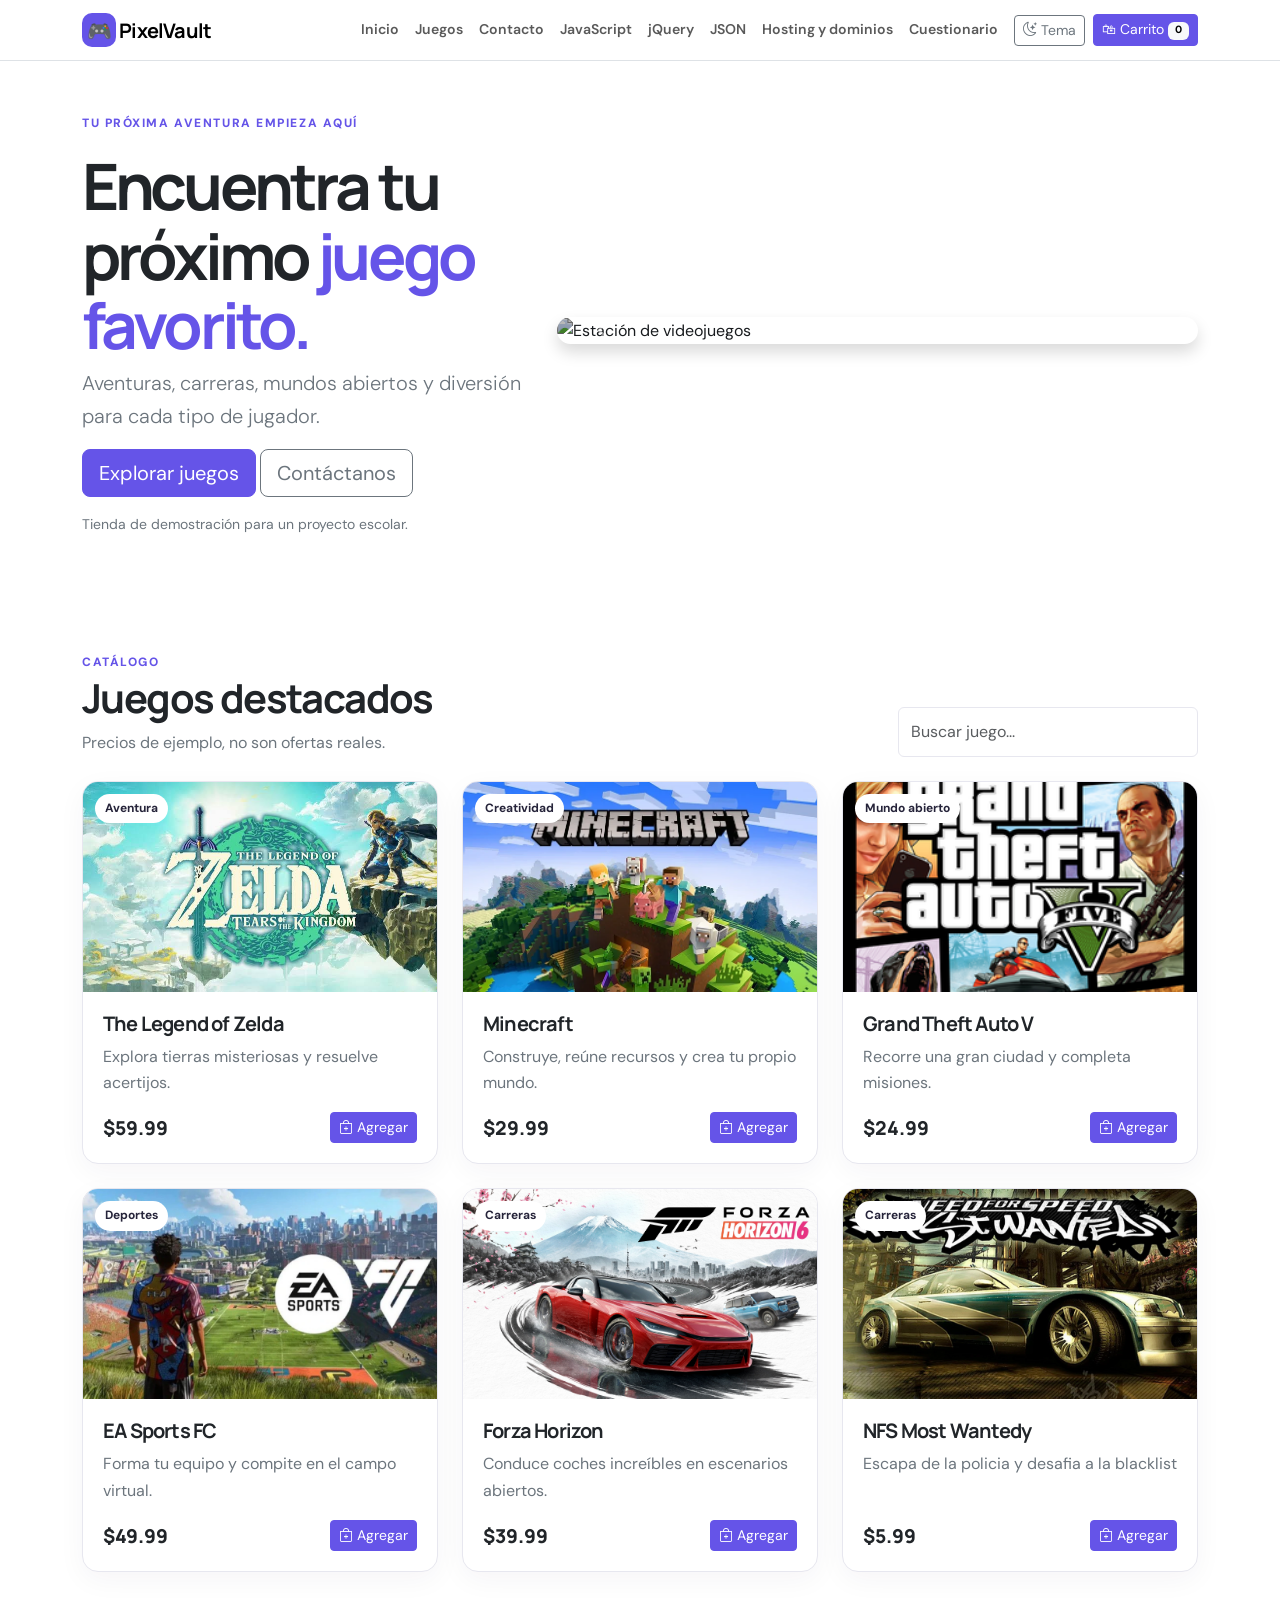
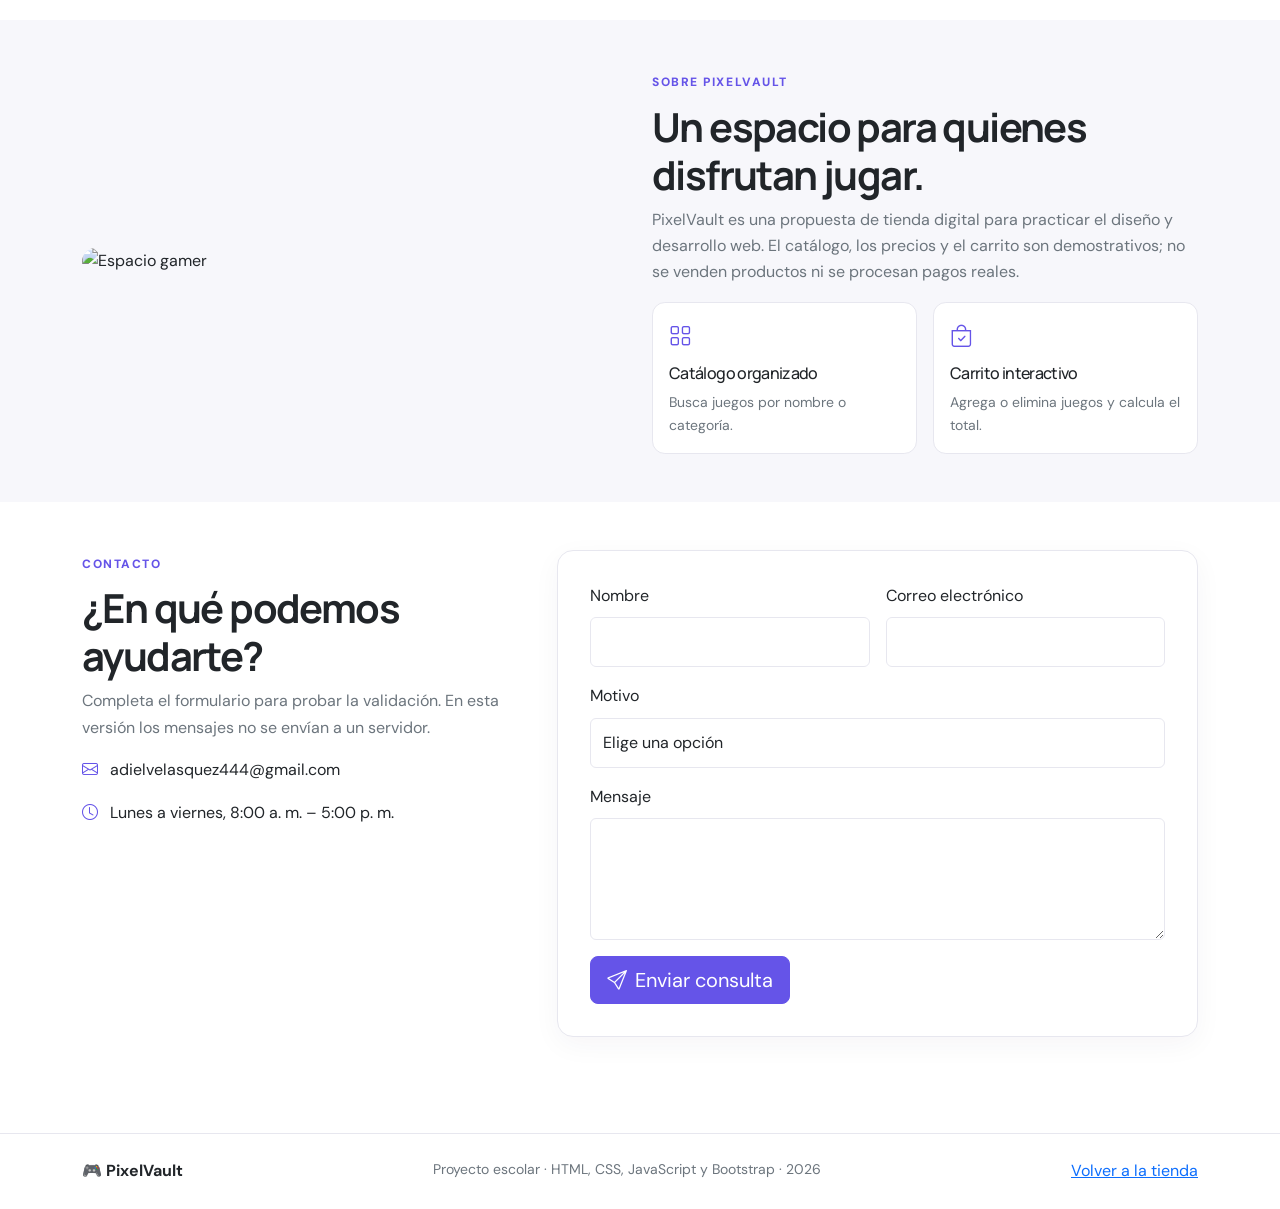
==== PixelVault/index.html @ afc51569 "Hola" ====
<!doctype html>
<html lang="es" data-bs-theme="light">

<head>
    <meta charset="utf-8">
    <meta name="viewport" content="width=device-width, initial-scale=1">
    <title>Tienda de videojuegos | PixelVault</title>
    <link href="https://cdn.jsdelivr.net/npm/bootstrap@5.3.3/dist/css/bootstrap.min.css" rel="stylesheet">
    <link href="https://cdn.jsdelivr.net/npm/bootstrap-icons@1.11.3/font/bootstrap-icons.min.css" rel="stylesheet">
    <link href="css/estilos.css" rel="stylesheet">
    <script>try {document.documentElement.setAttribute('data-bs-theme', localStorage.getItem('pv-theme') || 'light')} catch (e) { }</script>
</head>

<body>
    <nav class="navbar navbar-expand-xl sticky-top site-nav border-bottom">
        <div class="container"><a class="navbar-brand fw-bold" href="index.html"><span class="brand-mark">🎮</span>
                PixelVault</a><button class="navbar-toggler" type="button" data-bs-toggle="collapse"
                data-bs-target="#menu" aria-label="Abrir menú"><span class="navbar-toggler-icon"></span></button>
            <div class="collapse navbar-collapse" id="menu">
                <ul class="navbar-nav ms-auto align-items-xl-center">
                    <li class="nav-item"><a class="nav-link" href="index.html">Inicio</a></li>
                    <li class="nav-item"><a class="nav-link" href="index.html#juegos">Juegos</a></li>
                    <li class="nav-item"><a class="nav-link" href="index.html#contacto">Contacto</a></li>
                    <li class="nav-item"><a class="nav-link" href="javascript.html">JavaScript</a></li>
                    <li class="nav-item"><a class="nav-link" href="jquery.html">jQuery</a></li>
                    <li class="nav-item"><a class="nav-link" href="json.html">JSON</a></li>
                    <li class="nav-item"><a class="nav-link" href="hosting.html">Hosting y dominios</a></li>
                    <li class="nav-item"><a class="nav-link" href="cuestionario.html">Cuestionario</a></li>
                    <li class="nav-item ms-xl-2"><button class="btn btn-sm btn-outline-secondary theme-toggle"
                            type="button"><i class="bi bi-moon-stars"></i> Tema</button></li>
                    <li class="nav-item ms-xl-2"><button class="btn btn-sm btn-primary" data-bs-toggle="offcanvas"
                            data-bs-target="#cart">🛍 Carrito <span id="cartCount"
                                class="badge text-bg-light">0</span></button></li>
                </ul>
            </div>
        </div>
    </nav>
    <main>
        <section class="hero">
            <div class="container py-5">
                <div class="row align-items-center g-4">
                    <div class="col-lg-5"><span class="eyebrow">TU PRÓXIMA AVENTURA EMPIEZA AQUÍ</span>
                        <h1 class="display-3 fw-bold mt-3">Encuentra tu próximo <span class="accent">juego
                                favorito.</span></h1>
                        <p class="lead text-secondary">Aventuras, carreras, mundos abiertos y diversión para cada tipo
                            de jugador.</p><a class="btn btn-primary btn-lg" href="#juegos">Explorar juegos</a> <a
                            class="btn btn-outline-secondary btn-lg" href="#contacto">Contáctanos</a>
                        <p class="small text-secondary mt-3">Tienda de demostración para un proyecto escolar.</p>
                    </div>
                    <div class="col-lg-7">
                        <div id="slider" class="carousel slide carousel-fade rounded-4 overflow-hidden shadow"
                            data-bs-ride="carousel" data-bs-interval="4000">
                            <div class="carousel-indicators"><button data-bs-target="#slider" data-bs-slide-to="0"
                                    class="active" aria-label="Diapositiva 1"></button><button data-bs-target="#slider"
                                    data-bs-slide-to="1" aria-label="Diapositiva 2"></button><button
                                    data-bs-target="#slider" data-bs-slide-to="2" aria-label="Diapositiva 3"></button>
                            </div>
                            <div class="carousel-inner">
                                <div class="carousel-item active"><img
                                        src="https://images.unsplash.com/photo-1542751371-adc38448a05e?auto=format&fit=crop&w=1300&q=85"
                                        alt="Estación de videojuegos">
                                    <div class="carousel-caption text-start">
                                        <h2>Historias que te atrapan</h2>
                                        <p>Descubre nuevos mundos.</p>
                                    </div>
                                </div>
                                <div class="carousel-item"><img
                                        src="https://images.unsplash.com/photo-1593305841991-05c297ba4575?auto=format&fit=crop&w=1300&q=85"
                                        alt="Consola de videojuegos">
                                    <div class="carousel-caption text-start">
                                        <h2>Juega a tu manera</h2>
                                        <p>Acción, estrategia y aventuras.</p>
                                    </div>
                                </div>
                                <div class="carousel-item"><img
                                        src="https://images.unsplash.com/photo-1612287230202-1ff1d85d1bdf?auto=format&fit=crop&w=1300&q=85"
                                        alt="Equipo gamer">
                                    <div class="carousel-caption text-start">
                                        <h2>Comparte la diversión</h2>
                                        <p>Tu siguiente partida te espera.</p>
                                    </div>
                                </div>
                            </div><button class="carousel-control-prev" data-bs-target="#slider" data-bs-slide="prev"
                                aria-label="Anterior"><span class="carousel-control-prev-icon"></span></button><button
                                class="carousel-control-next" data-bs-target="#slider" data-bs-slide="next"
                                aria-label="Siguiente"><span class="carousel-control-next-icon"></span></button>
                        </div>
                    </div>
                </div>
            </div>
        </section>
        <section id="juegos" class="container py-5">
            <div class="d-flex flex-wrap justify-content-between align-items-end gap-3 mb-4">
                <div><span class="eyebrow">CATÁLOGO</span>
                    <h2 class="display-6 fw-bold">Juegos destacados</h2>
                    <p class="text-secondary mb-0">Precios de ejemplo, no son ofertas reales.</p>
                </div><input id="searchGame" class="form-control searchbox" type="search" placeholder="Buscar juego...">
            </div>
            <div class="row g-4" id="games">
                <div class="col-sm-6 col-lg-4 game-item" data-search="the legend of zelda aventura">
                    <article class="card game-card h-100">
                        <div class="game-img"><img
                                src="img/Zelda.jpg"
                                alt="Imagen ilustrativa para The Legend of Zelda" loading="lazy"><span>Aventura</span>
                        </div>
                        <div class="card-body d-flex flex-column">
                            <h3 class="h5 fw-bold">The Legend of Zelda</h3>
                            <p class="text-secondary">Explora tierras misteriosas y resuelve acertijos.</p>
                            <div class="mt-auto d-flex justify-content-between align-items-center"><strong
                                    class="price">$59.99</strong><button class="btn btn-primary btn-sm add-cart"
                                    data-id="zelda" data-name="The Legend of Zelda" data-price="59.99"><i
                                        class="bi bi-bag-plus"></i> Agregar</button></div>
                        </div>
                    </article>
                </div>
                <div class="col-sm-6 col-lg-4 game-item" data-search="minecraft creatividad">
                    <article class="card game-card h-100">
                        <div class="game-img"><img
                                src="img/minecraft.png"
                                alt="Imagen ilustrativa para Minecraft" loading="lazy"><span>Creatividad</span></div>
                        <div class="card-body d-flex flex-column">
                            <h3 class="h5 fw-bold">Minecraft</h3>
                            <p class="text-secondary">Construye, reúne recursos y crea tu propio mundo.</p>
                            <div class="mt-auto d-flex justify-content-between align-items-center"><strong
                                    class="price">$29.99</strong><button class="btn btn-primary btn-sm add-cart"
                                    data-id="minecraft" data-name="Minecraft" data-price="29.99"><i
                                        class="bi bi-bag-plus"></i> Agregar</button></div>
                        </div>
                    </article>
                </div>
                <div class="col-sm-6 col-lg-4 game-item" data-search="grand theft auto v mundo abierto">
                    <article class="card game-card h-100">
                        <div class="game-img"><img
                                src="img/Grand_Theft_Auto_V.png"
                                alt="Imagen ilustrativa para Grand Theft Auto V" loading="lazy"><span>Mundo
                                abierto</span></div>
                        <div class="card-body d-flex flex-column">
                            <h3 class="h5 fw-bold">Grand Theft Auto V</h3>
                            <p class="text-secondary">Recorre una gran ciudad y completa misiones.</p>
                            <div class="mt-auto d-flex justify-content-between align-items-center"><strong
                                    class="price">$24.99</strong><button class="btn btn-primary btn-sm add-cart"
                                    data-id="gta" data-name="Grand Theft Auto V" data-price="24.99"><i
                                        class="bi bi-bag-plus"></i> Agregar</button></div>
                        </div>
                    </article>
                </div>
                <div class="col-sm-6 col-lg-4 game-item" data-search="ea sports fc deportes">
                    <article class="card game-card h-100">
                        <div class="game-img"><img
                                src="img/FC EA.webp"
                                alt="Imagen ilustrativa para EA Sports FC" loading="lazy"><span>Deportes</span></div>
                        <div class="card-body d-flex flex-column">
                            <h3 class="h5 fw-bold">EA Sports FC</h3>
                            <p class="text-secondary">Forma tu equipo y compite en el campo virtual.</p>
                            <div class="mt-auto d-flex justify-content-between align-items-center"><strong
                                    class="price">$49.99</strong><button class="btn btn-primary btn-sm add-cart"
                                    data-id="fc" data-name="EA Sports FC" data-price="49.99"><i
                                        class="bi bi-bag-plus"></i> Agregar</button></div>
                        </div>
                    </article>
                </div>
                <div class="col-sm-6 col-lg-4 game-item" data-search="forza horizon carreras">
                    <article class="card game-card h-100">
                        <div class="game-img"><img
                                src="img/Forza_Horizon_.jpg"
                                alt="Imagen ilustrativa para Forza Horizon" loading="lazy"><span>Carreras</span></div>
                        <div class="card-body d-flex flex-column">
                            <h3 class="h5 fw-bold">Forza Horizon</h3>
                            <p class="text-secondary">Conduce coches increíbles en escenarios abiertos.</p>
                            <div class="mt-auto d-flex justify-content-between align-items-center"><strong
                                    class="price">$39.99</strong><button class="btn btn-primary btn-sm add-cart"
                                    data-id="forza" data-name="Forza Horizon" data-price="39.99"><i
                                        class="bi bi-bag-plus"></i> Agregar</button></div>
                        </div>
                    </article>
                </div>
                <div class="col-sm-6 col-lg-4 game-item" data-search="hogwarts legacy fantasía">
                    <article class="card game-card h-100">
                        <div class="game-img"><img
                                src="img/NFS Most Wanted.webp"
                                alt="Imagen ilustrativa para Hogwarts Legacy" loading="lazy"><span>Carreras</span></div>
                        <div class="card-body d-flex flex-column">
                            <h3 class="h5 fw-bold">NFS Most Wantedy</h3>
                            <p class="text-secondary">Escapa de la policia y desafia a la blacklist</p>
                            <div class="mt-auto d-flex justify-content-between align-items-center"><strong
                                    class="price">$5.99</strong><button class="btn btn-primary btn-sm add-cart"
                                    data-id="fantasy" data-name="Hogwarts Legacy" data-price="44.99"><i
                                        class="bi bi-bag-plus"></i> Agregar</button></div>
                        </div>
                    </article>
                </div>
            </div>
            <p id="noGames" class="text-center text-secondary d-none py-4">No encontramos juegos con ese nombre.</p>
        </section>
        <section id="nosotros" class="about py-5">
            <div class="container">
                <div class="row align-items-center g-4">
                    <div class="col-lg-6"><img class="about-img"
                            src="https://images.unsplash.com/photo-1593305841991-05c297ba4575?auto=format&fit=crop&w=1100&q=80"
                            alt="Espacio gamer"></div>
                    <div class="col-lg-6"><span class="eyebrow">SOBRE PIXELVAULT</span>
                        <h2 class="display-6 fw-bold mt-2">Un espacio para quienes disfrutan jugar.</h2>
                        <p class="text-secondary">PixelVault es una propuesta de tienda digital para practicar el diseño
                            y desarrollo web. El catálogo, los precios y el carrito son demostrativos; no se venden
                            productos ni se procesan pagos reales.</p>
                        <div class="row g-3">
                            <div class="col-sm-6">
                                <div class="feature"><i class="bi bi-grid"></i>
                                    <h3 class="h6 mt-2">Catálogo organizado</h3>
                                    <p class="small text-secondary mb-0">Busca juegos por nombre o categoría.</p>
                                </div>
                            </div>
                            <div class="col-sm-6">
                                <div class="feature"><i class="bi bi-bag-check"></i>
                                    <h3 class="h6 mt-2">Carrito interactivo</h3>
                                    <p class="small text-secondary mb-0">Agrega o elimina juegos y calcula el total.</p>
                                </div>
                            </div>
                        </div>
                    </div>
                </div>
            </div>
        </section>
        <section id="contacto" class="container py-5">
            <div class="row g-4">
                <div class="col-lg-5"><span class="eyebrow">CONTACTO</span>
                    <h2 class="display-6 fw-bold mt-2">¿En qué podemos ayudarte?</h2>
                    <p class="text-secondary">Completa el formulario para probar la validación. En esta versión los
                        mensajes no se envían a un servidor.</p>
                    <p><i class="bi bi-envelope accent me-2"></i> adielvelasquez444@gmail.com</p>
                    <p><i class="bi bi-clock accent me-2"></i> Lunes a viernes, 8:00 a. m. – 5:00 p. m.</p>
                </div>
                <div class="col-lg-7">
                    <form id="contactForm" class="contact-box needs-validation" novalidate>
                        <div class="row g-3">
                            <div class="col-md-6"><label class="form-label" for="contactName">Nombre</label><input
                                    class="form-control" id="contactName" required minlength="2">
                                <div class="invalid-feedback">Escribe tu nombre.</div>
                            </div>
                            <div class="col-md-6"><label class="form-label" for="contactEmail">Correo
                                    electrónico</label><input class="form-control" id="contactEmail" type="email"
                                    required>
                                <div class="invalid-feedback">Escribe un correo válido.</div>
                            </div>
                            <div class="col-12"><label class="form-label" for="contactReason">Motivo</label><select
                                    class="form-select" id="contactReason" required>
                                    <option value="" selected disabled>Elige una opción</option>
                                    <option>Información de un juego</option>
                                    <option>Consulta sobre un pedido</option>
                                    <option>Sugerencia</option>
                                    <option>Otro</option>
                                </select>
                                <div class="invalid-feedback">Selecciona un motivo.</div>
                            </div>
                            <div class="col-12"><label class="form-label" for="contactMessage">Mensaje</label><textarea
                                    class="form-control" id="contactMessage" rows="4" required
                                    minlength="10"></textarea>
                                <div class="invalid-feedback">Escribe al menos 10 caracteres.</div>
                            </div>
                            <div class="col-12"><button class="btn btn-primary btn-lg" type="submit"><i
                                        class="bi bi-send me-2"></i>Enviar consulta</button></div>
                        </div>
                        <div id="contactStatus" class="alert d-none mt-3" role="status"></div>
                    </form>
                </div>
            </div>
        </section>
    </main>
    <div class="offcanvas offcanvas-end" tabindex="-1" id="cart" aria-labelledby="cartTitle">
        <div class="offcanvas-header border-bottom">
            <div>
                <h2 class="offcanvas-title h5" id="cartTitle">Tu carrito</h2>
                <p class="small text-secondary mb-0">Pedido de demostración</p>
            </div><button class="btn-close" data-bs-dismiss="offcanvas" aria-label="Cerrar"></button>
        </div>
        <div class="offcanvas-body d-flex flex-column">
            <div id="cartItems" class="flex-grow-1">
                <p class="text-secondary">Todavía no has agregado juegos.</p>
            </div>
            <div class="border-top pt-3">
                <div class="d-flex justify-content-between mb-3"><strong>Total</strong><strong
                        id="cartTotal">$0.00</strong></div><button id="checkout" class="btn btn-primary w-100">Simular
                    pedido</button>
                <p class="small text-secondary mt-2">No se realizan cobros reales.</p>
            </div>
        </div>
    </div>
    <div class="toast-container position-fixed bottom-0 end-0 p-3">
        <div id="pvToast" class="toast" role="status">
            <div class="toast-header"><strong class="me-auto">PixelVault</strong><button class="btn-close"
                    data-bs-dismiss="toast" aria-label="Cerrar"></button></div>
            <div id="toastText" class="toast-body">Juego agregado.</div>
        </div>
    </div>
    <footer class="site-footer py-4 mt-5">
        <div class="container d-flex flex-wrap justify-content-between gap-2"><strong>🎮 PixelVault</strong><span
                class="text-secondary small">Proyecto escolar · HTML, CSS, JavaScript y Bootstrap · 2026</span><a
                href="index.html">Volver a la tienda</a></div>
    </footer>
    <script src="https://cdn.jsdelivr.net/npm/bootstrap@5.3.3/dist/js/bootstrap.bundle.min.js"></script>
    <script src="js/script.js"></script>
</body>

</html>
---- PixelVault/css/estilos.css ----
@import url('https://fonts.googleapis.com/css2?family=DM+Sans:wght@400;500;600;700&family=Manrope:wght@500;600;700;800&display=swap');

:root {
    --accent: #6554e8;
    --line: #e7e7ef;
    --soft: #f7f7fb;
    --card: #fff
}

* {
    box-sizing: border-box
}

html {
    scroll-behavior: smooth;
    scroll-padding-top: 90px
}

body {
    font-family: 'DM Sans', sans-serif;
    background: var(--bs-body-bg);
    color: var(--bs-body-color);
    line-height: 1.65
}

h1,
h2,
h3,
.navbar-brand {
    font-family: Manrope, sans-serif;
    letter-spacing: -.04em
}

.site-nav {
    background: var(--bs-body-bg);
    backdrop-filter: blur(15px)
}

.brand-mark {
    display: inline-grid;
    place-items: center;
    background: var(--accent);
    color: white;
    border-radius: 10px;
    width: 34px;
    height: 34px
}

.navbar .nav-link {
    font-weight: 600;
    font-size: .88rem
}

.navbar .nav-link:hover {
    color: var(--accent)
}

.btn-primary {
    --bs-btn-bg: var(--accent);
    --bs-btn-border-color: var(--accent);
    --bs-btn-hover-bg: #4e3cc9;
    --bs-btn-hover-border-color: #4e3cc9
}

.accent,
.eyebrow {
    color: var(--accent)
}

.eyebrow {
    font-size: .75rem;
    font-weight: 800;
    letter-spacing: .13em
}

.hero {
    overflow: hidden
}

.hero h1 {
    line-height: 1.08;
    letter-spacing: -.06em
}

.hero .carousel-item img {
    height: 470px;
    object-fit: cover;
    filter: brightness(.72)
}

.carousel-caption {
    left: 10%;
    right: 10%;
    text-align: left;
    bottom: 15%
}

.carousel-caption h2 {
    font-weight: 800;
    font-size: clamp(1.7rem, 3vw, 2.6rem)
}

.searchbox {
    width: min(100%, 300px)
}

.game-card,
.content-card,
.contact-box {
    border: 1px solid var(--line);
    background: var(--card);
    border-radius: 1rem;
    box-shadow: 0 8px 28px rgba(35, 30, 80, .045);
    overflow: hidden
}

.game-card {
    transition: transform .2s, box-shadow .2s
}

.game-card:hover {
    transform: translateY(-4px);
    box-shadow: 0 15px 35px rgba(35, 30, 80, .1)
}

.game-img {
    position: relative
}

.game-img img {
    width: 100%;
    height: 210px;
    object-fit: cover
}

.game-img span {
    position: absolute;
    top: 12px;
    left: 12px;
    background: #fff;
    color: #26243a;
    border-radius: 50px;
    padding: 5px 10px;
    font-size: .75rem;
    font-weight: 700
}

.game-card .card-body {
    padding: 1.25rem
}

.price {
    font: 800 1.2rem Manrope, sans-serif
}

.about {
    background: var(--soft)
}

.about-img {
    width: 100%;
    height: 380px;
    object-fit: cover;
    border-radius: 1rem
}

.feature {
    height: 100%;
    border: 1px solid var(--line);
    border-radius: .8rem;
    padding: 1rem;
    background: var(--card)
}

.feature i,
.topic-icon {
    color: var(--accent);
    font-size: 1.4rem
}

.contact-box,
.content-card {
    padding: clamp(1.2rem, 3vw, 2rem)
}

.form-control,
.form-select {
    padding: .75rem;
    border-color: var(--line);
    background: var(--bs-body-bg);
    color: var(--bs-body-color)
}

.form-control:focus,
.form-select:focus {
    border-color: var(--accent);
    box-shadow: 0 0 0 .2rem #6554e822
}

.site-footer {
    border-top: 1px solid var(--line)
}

.page-content {
    min-height: 70vh
}

.page-intro {
    max-width: 800px
}

.code {
    white-space: pre-wrap;
    background: #202033;
    color: #f6f4ff;
    border-radius: .75rem;
    padding: 1rem;
    overflow: auto
}

.demo-box {
    padding: 1rem;
    border: 1px dashed var(--accent);
    border-radius: .7rem;
    background: var(--bs-body-bg)
}

.topic-icon {
    display: grid;
    place-items: center;
    width: 55px;
    height: 55px;
    border-radius: 14px;
    background: #6554e818
}

.quiz-q {
    padding: 1.2rem 0;
    border-bottom: 1px solid var(--line)
}

.quiz-option {
    display: block;
    padding: .65rem .8rem;
    margin: .4rem 0;
    border: 1px solid var(--line);
    border-radius: .65rem;
    cursor: pointer
}

.quiz-option:hover {
    background: var(--soft)
}

.quiz-option input {
    accent-color: var(--accent);
    margin-right: .4rem
}

.cart-line {
    display: flex;
    justify-content: space-between;
    gap: 1rem;
    padding: .8rem 0;
    border-bottom: 1px solid var(--line)
}

[data-bs-theme=dark] {
    --line: #39394b;
    --soft: #20202e;
    --card: #191925;
    color-scheme: dark
}

[data-bs-theme=dark] .about {
    background: #20202e
}

[data-bs-theme=dark] .site-nav {
    background: #191925ed
}

[data-bs-theme=dark] .game-img span {
    background: #20202e;
    color: white
}

[data-bs-theme=dark] .form-control,
[data-bs-theme=dark] .form-select {
    background-color: #191925;
    color: #f5f4ff
}

@media(max-width:767px) {
    .hero .carousel-item img {
        height: 330px
    }

    .about-img {
        height: 270px
    }

    .navbar-nav {
        padding: .5rem 0
    }
}
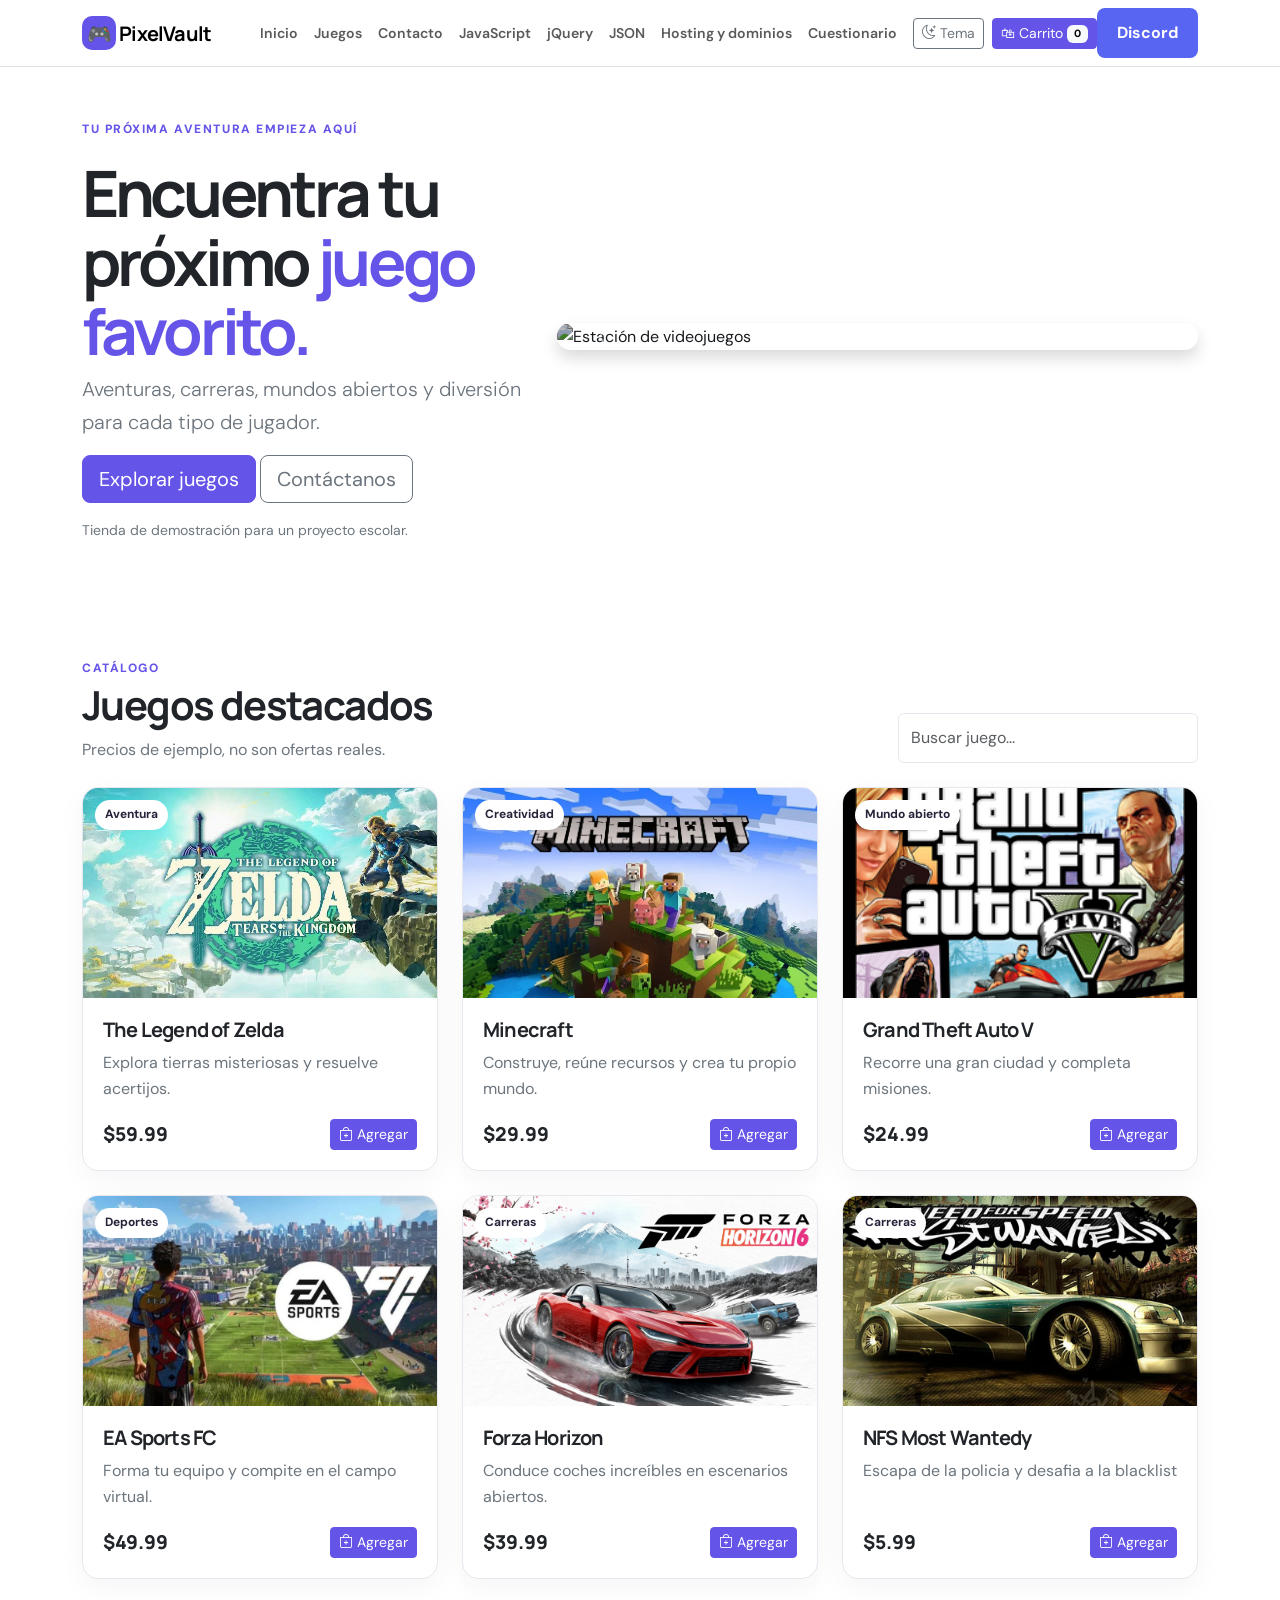
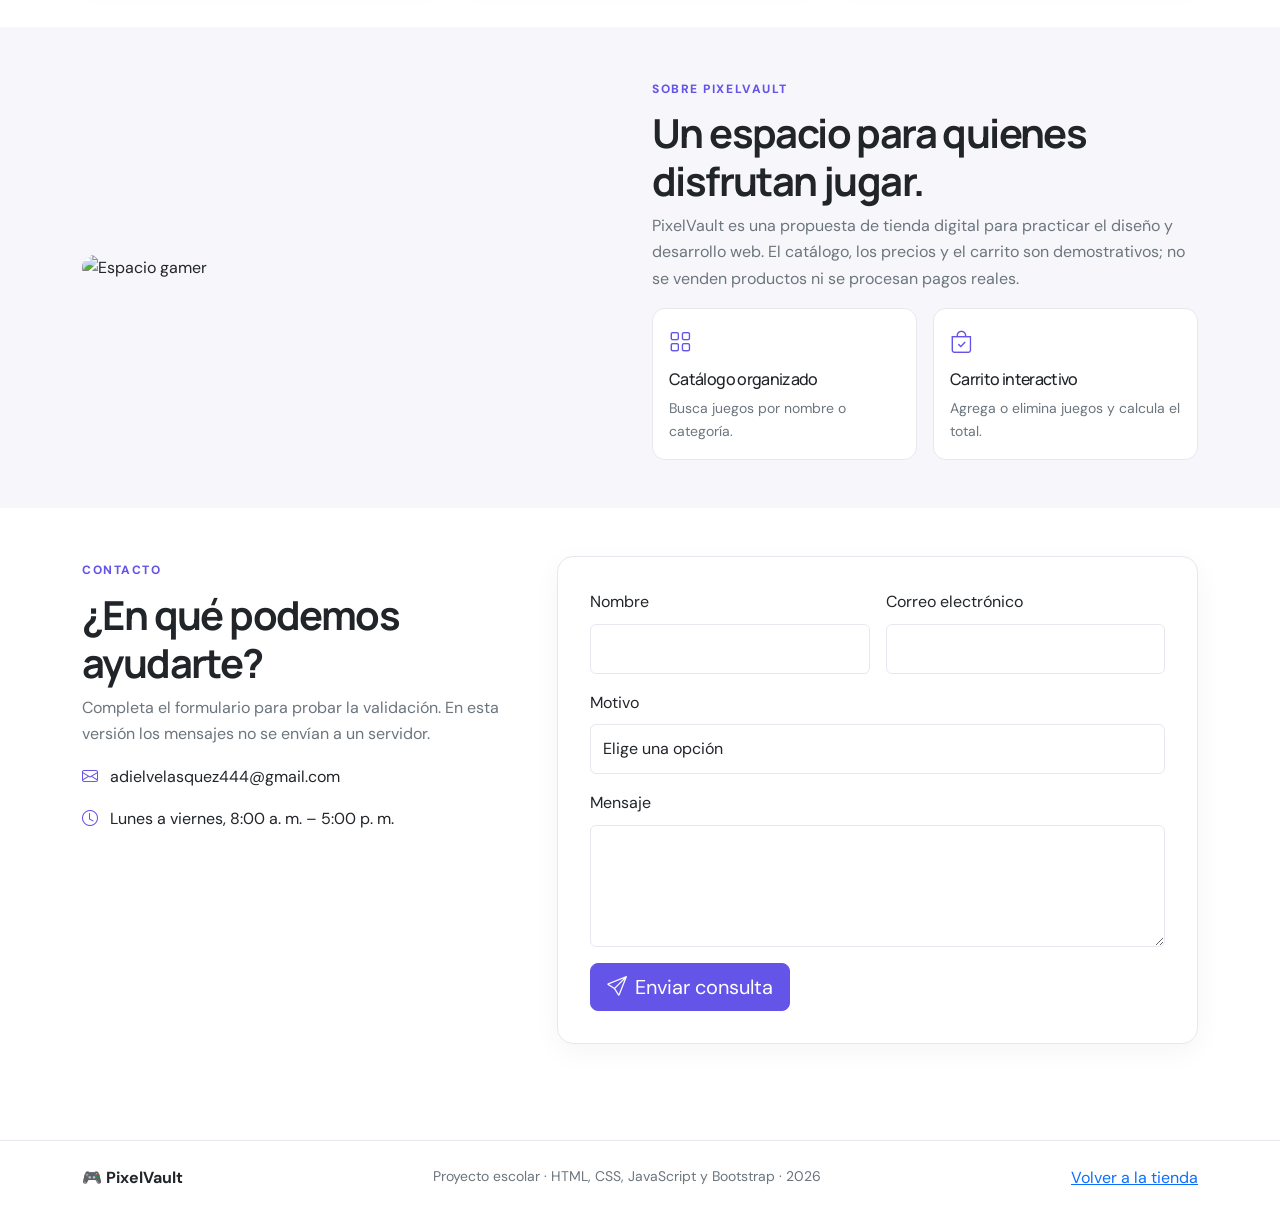
==== commit 593826c9: "Actualizar formulario de contacto" ====
--- a/PixelVault/index.html
+++ b/PixelVault/index.html
@@ -18,19 +18,31 @@
                 data-bs-target="#menu" aria-label="Abrir menú"><span class="navbar-toggler-icon"></span></button>
             <div class="collapse navbar-collapse" id="menu">
                 <ul class="navbar-nav ms-auto align-items-xl-center">
-                    <li class="nav-item"><a class="nav-link" href="index.html">Inicio</a></li>
+       <li class="nav-item"><a class="nav-link" href="index.html">Inicio</a></li>
                     <li class="nav-item"><a class="nav-link" href="index.html#juegos">Juegos</a></li>
                     <li class="nav-item"><a class="nav-link" href="index.html#contacto">Contacto</a></li>
                     <li class="nav-item"><a class="nav-link" href="javascript.html">JavaScript</a></li>
                     <li class="nav-item"><a class="nav-link" href="jquery.html">jQuery</a></li>
                     <li class="nav-item"><a class="nav-link" href="json.html">JSON</a></li>
                     <li class="nav-item"><a class="nav-link" href="hosting.html">Hosting y dominios</a></li>
-                    <li class="nav-item"><a class="nav-link" href="cuestionario.html">Cuestionario</a></li>
+                    <a class="nav-link" href="cuestionario.html">Cuestionario</a></li>
                     <li class="nav-item ms-xl-2"><button class="btn btn-sm btn-outline-secondary theme-toggle"
                             type="button"><i class="bi bi-moon-stars"></i> Tema</button></li>
                     <li class="nav-item ms-xl-2"><button class="btn btn-sm btn-primary" data-bs-toggle="offcanvas"
                             data-bs-target="#cart">🛍 Carrito <span id="cartCount"
                                 class="badge text-bg-light">0</span></button></li>
+                                <div class="discord-container">
+    
+<a
+  href="https://discord.com/api/webhooks/1558543345536737341/Ptf-rsDEt5PE58laqCPbL9cuz2f3_1e49M-ew4k0k2XzIG7ECGaG9RkM7Sfx5ZZGh8JP"
+  class="discord-btn"
+  target="_blank"
+  rel="noopener noreferrer"
+>
+  Discord
+</a>
+</div>
+                              
                 </ul>
             </div>
         </div>
--- a/PixelVault/css/estilos.css
+++ b/PixelVault/css/estilos.css
@@ -303,4 +303,20 @@
     .navbar-nav {
         padding: .5rem 0
     }
+}
+
+.discord-btn {
+    display: inline-block;
+    padding: 12px 20px;
+    background: #5865F2;
+    color: #fff;
+    text-decoration: none;
+    border-radius: 8px;
+    font-weight: bold;
+    transition: 0.2s;
+}
+
+.discord-btn:hover {
+    background: #4752C4;
+    transform: translateY(-2px);
 }
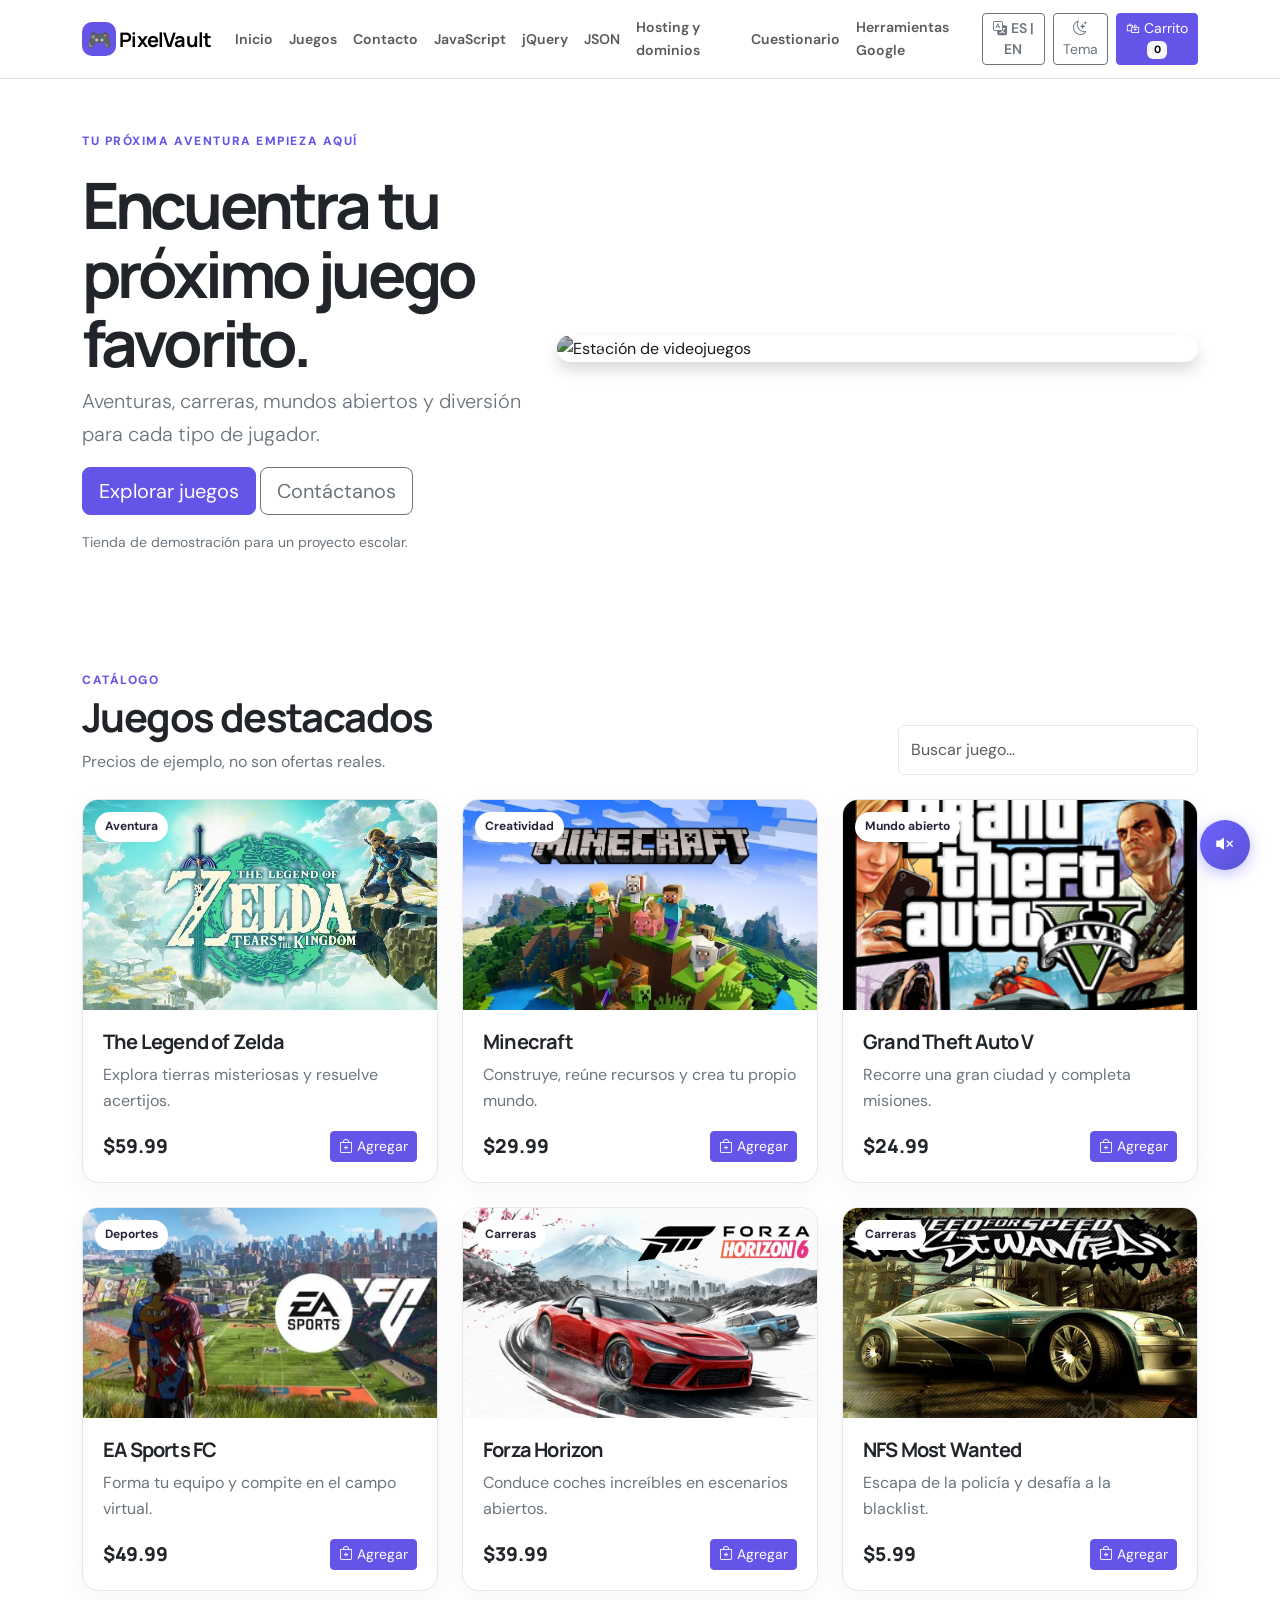
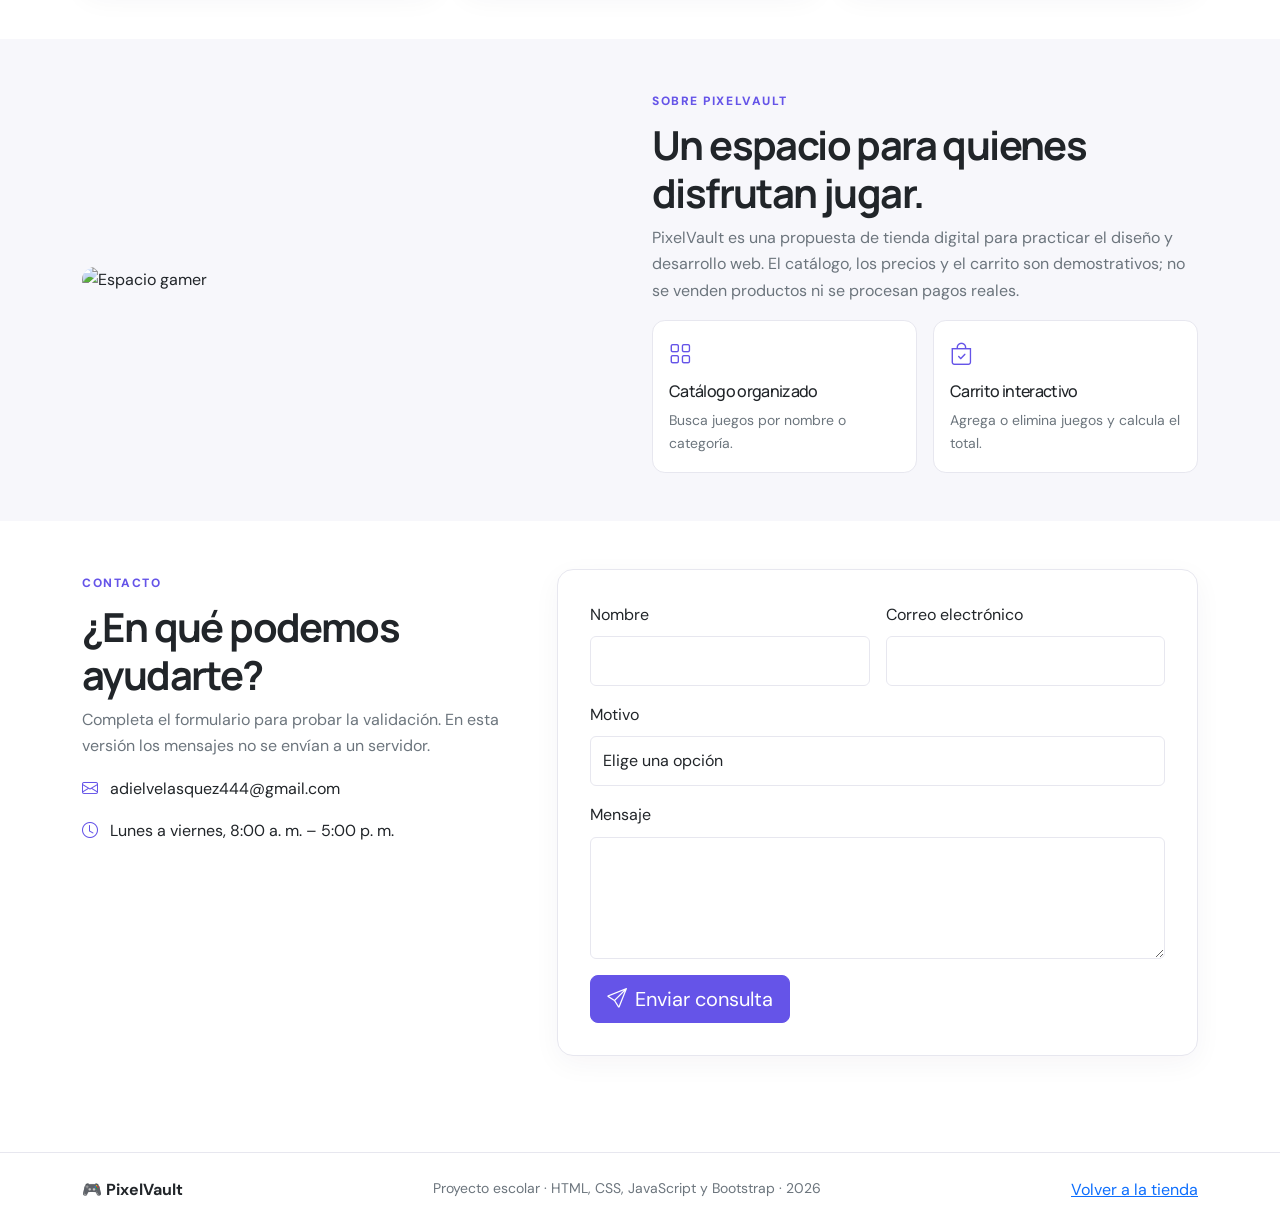
==== commit a59ba932: "Hola 2" ====
--- a/PixelVault/index.html
+++ b/PixelVault/index.html
@@ -1,6 +1,5 @@
 <!doctype html>
 <html lang="es" data-bs-theme="light">
-
 <head>
     <meta charset="utf-8">
     <meta name="viewport" content="width=device-width, initial-scale=1">
@@ -10,39 +9,40 @@
     <link href="css/estilos.css" rel="stylesheet">
     <script>try {document.documentElement.setAttribute('data-bs-theme', localStorage.getItem('pv-theme') || 'light')} catch (e) { }</script>
 </head>
+<!-- Música de fondo -->
+<audio id="musicaFondo" loop>
+    <source src="" type="audio/mpeg">
+    <!-- Si usas tu propio archivo, cambia la línea de arriba por: -->
+    <!-- <source src="audio/musica.mp3" type="audio/mpeg"> -->
+</audio>
 
+<!-- Botón flotante de música -->
+<button id="btnMusica" class="btn-musica" title="Activar/Desactivar música">
+    <i class="bi bi-volume-mute-fill" id="iconoMusica"></i>
+</button>
 <body>
     <nav class="navbar navbar-expand-xl sticky-top site-nav border-bottom">
-        <div class="container"><a class="navbar-brand fw-bold" href="index.html"><span class="brand-mark">🎮</span>
-                PixelVault</a><button class="navbar-toggler" type="button" data-bs-toggle="collapse"
-                data-bs-target="#menu" aria-label="Abrir menú"><span class="navbar-toggler-icon"></span></button>
+        <div class="container">
+            <a class="navbar-brand fw-bold" href="index.html"><span class="brand-mark">🎮</span> PixelVault</a>
+            <button class="navbar-toggler" type="button" data-bs-toggle="collapse" data-bs-target="#menu" aria-label="Abrir menú"><span class="navbar-toggler-icon"></span></button>
             <div class="collapse navbar-collapse" id="menu">
                 <ul class="navbar-nav ms-auto align-items-xl-center">
-       <li class="nav-item"><a class="nav-link" href="index.html">Inicio</a></li>
-                    <li class="nav-item"><a class="nav-link" href="index.html#juegos">Juegos</a></li>
-                    <li class="nav-item"><a class="nav-link" href="index.html#contacto">Contacto</a></li>
-                    <li class="nav-item"><a class="nav-link" href="javascript.html">JavaScript</a></li>
-                    <li class="nav-item"><a class="nav-link" href="jquery.html">jQuery</a></li>
-                    <li class="nav-item"><a class="nav-link" href="json.html">JSON</a></li>
-                    <li class="nav-item"><a class="nav-link" href="hosting.html">Hosting y dominios</a></li>
-                    <a class="nav-link" href="cuestionario.html">Cuestionario</a></li>
-                    <li class="nav-item ms-xl-2"><button class="btn btn-sm btn-outline-secondary theme-toggle"
-                            type="button"><i class="bi bi-moon-stars"></i> Tema</button></li>
-                    <li class="nav-item ms-xl-2"><button class="btn btn-sm btn-primary" data-bs-toggle="offcanvas"
-                            data-bs-target="#cart">🛍 Carrito <span id="cartCount"
-                                class="badge text-bg-light">0</span></button></li>
-                                <div class="discord-container">
-    
-<a
-  href="https://discord.com/api/webhooks/1558543345536737341/Ptf-rsDEt5PE58laqCPbL9cuz2f3_1e49M-ew4k0k2XzIG7ECGaG9RkM7Sfx5ZZGh8JP"
-  class="discord-btn"
-  target="_blank"
-  rel="noopener noreferrer"
->
-  Discord
-</a>
-</div>
-                              
+                    <li class="nav-item"><a class="nav-link" href="index.html" data-i18n="nav_inicio">Inicio</a></li>
+                    <li class="nav-item"><a class="nav-link" href="index.html#juegos" data-i18n="nav_juegos">Juegos</a></li>
+                    <li class="nav-item"><a class="nav-link" href="index.html#contacto" data-i18n="nav_contacto">Contacto</a></li>
+                    <li class="nav-item"><a class="nav-link" href="javascript.html" data-i18n="nav_js">JavaScript</a></li>
+                    <li class="nav-item"><a class="nav-link" href="jquery.html" data-i18n="nav_jquery">jQuery</a></li>
+                    <li class="nav-item"><a class="nav-link" href="json.html" data-i18n="nav_json">JSON</a></li>
+                    <li class="nav-item"><a class="nav-link" href="hosting.html" data-i18n="nav_hosting">Hosting y dominios</a></li>
+                    <li class="nav-item"><a class="nav-link" href="cuestionario.html" data-i18n="nav_cuestionario">Cuestionario</a></li>
+                    <li class="nav-item"><a class="nav-link" href="herramientas.html" data-i18n="nav_herramientas">Herramientas Google</a></li>
+                    <li class="nav-item ms-xl-2">
+                        <button type="button" id="btnIdioma" class="btn btn-sm btn-outline-secondary">
+                            <i class="bi bi-translate me-1"></i><span id="textoIdioma">ES | EN</span>
+                        </button>
+                    </li>
+                    <li class="nav-item ms-xl-2"><button class="btn btn-sm btn-outline-secondary theme-toggle" type="button"><i class="bi bi-moon-stars"></i> <span data-i18n="btn_tema">Tema</span></button></li>
+                    <li class="nav-item ms-xl-2"><button class="btn btn-sm btn-primary" data-bs-toggle="offcanvas" data-bs-target="#cart">🛍 <span data-i18n="btn_carrito">Carrito</span> <span id="cartCount" class="badge text-bg-light">0</span></button></li>
                 </ul>
             </div>
         </div>
@@ -51,51 +51,46 @@
         <section class="hero">
             <div class="container py-5">
                 <div class="row align-items-center g-4">
-                    <div class="col-lg-5"><span class="eyebrow">TU PRÓXIMA AVENTURA EMPIEZA AQUÍ</span>
-                        <h1 class="display-3 fw-bold mt-3">Encuentra tu próximo <span class="accent">juego
-                                favorito.</span></h1>
-                        <p class="lead text-secondary">Aventuras, carreras, mundos abiertos y diversión para cada tipo
-                            de jugador.</p><a class="btn btn-primary btn-lg" href="#juegos">Explorar juegos</a> <a
-                            class="btn btn-outline-secondary btn-lg" href="#contacto">Contáctanos</a>
-                        <p class="small text-secondary mt-3">Tienda de demostración para un proyecto escolar.</p>
+                    <div class="col-lg-5">
+                        <span class="eyebrow" data-i18n="hero_eyebrow">TU PRÓXIMA AVENTURA EMPIEZA AQUÍ</span>
+                        <h1 class="display-3 fw-bold mt-3" data-i18n="hero_title">Encuentra tu próximo <span class="accent">juego favorito.</span></h1>
+                        <p class="lead text-secondary" data-i18n="hero_desc">Aventuras, carreras, mundos abiertos y diversión para cada tipo de jugador.</p>
+                        <a class="btn btn-primary btn-lg" href="#juegos" data-i18n="btn_explorar">Explorar juegos</a> 
+                        <a class="btn btn-outline-secondary btn-lg" href="#contacto" data-i18n="btn_contacto">Contáctanos</a>
+                        <p class="small text-secondary mt-3" data-i18n="hero_note">Tienda de demostración para un proyecto escolar.</p>
                     </div>
                     <div class="col-lg-7">
-                        <div id="slider" class="carousel slide carousel-fade rounded-4 overflow-hidden shadow"
-                            data-bs-ride="carousel" data-bs-interval="4000">
-                            <div class="carousel-indicators"><button data-bs-target="#slider" data-bs-slide-to="0"
-                                    class="active" aria-label="Diapositiva 1"></button><button data-bs-target="#slider"
-                                    data-bs-slide-to="1" aria-label="Diapositiva 2"></button><button
-                                    data-bs-target="#slider" data-bs-slide-to="2" aria-label="Diapositiva 3"></button>
+                        <div id="slider" class="carousel slide carousel-fade rounded-4 overflow-hidden shadow" data-bs-ride="carousel" data-bs-interval="4000">
+                            <div class="carousel-indicators">
+                                <button data-bs-target="#slider" data-bs-slide-to="0" class="active" aria-label="Diapositiva 1"></button>
+                                <button data-bs-target="#slider" data-bs-slide-to="1" aria-label="Diapositiva 2"></button>
+                                <button data-bs-target="#slider" data-bs-slide-to="2" aria-label="Diapositiva 3"></button>
                             </div>
                             <div class="carousel-inner">
-                                <div class="carousel-item active"><img
-                                        src="https://images.unsplash.com/photo-1542751371-adc38448a05e?auto=format&fit=crop&w=1300&q=85"
-                                        alt="Estación de videojuegos">
+                                <div class="carousel-item active">
+                                    <img src="https://images.unsplash.com/photo-1542751371-adc38448a05e?auto=format&fit=crop&w=1300&q=85" alt="Estación de videojuegos">
                                     <div class="carousel-caption text-start">
-                                        <h2>Historias que te atrapan</h2>
-                                        <p>Descubre nuevos mundos.</p>
+                                        <h2 data-i18n="slide1_title">Historias que te atrapan</h2>
+                                        <p data-i18n="slide1_desc">Descubre nuevos mundos.</p>
                                     </div>
                                 </div>
-                                <div class="carousel-item"><img
-                                        src="https://images.unsplash.com/photo-1593305841991-05c297ba4575?auto=format&fit=crop&w=1300&q=85"
-                                        alt="Consola de videojuegos">
+                                <div class="carousel-item">
+                                    <img src="https://images.unsplash.com/photo-1593305841991-05c297ba4575?auto=format&fit=crop&w=1300&q=85" alt="Consola de videojuegos">
                                     <div class="carousel-caption text-start">
-                                        <h2>Juega a tu manera</h2>
-                                        <p>Acción, estrategia y aventuras.</p>
+                                        <h2 data-i18n="slide2_title">Juega a tu manera</h2>
+                                        <p data-i18n="slide2_desc">Acción, estrategia y aventuras.</p>
                                     </div>
                                 </div>
-                                <div class="carousel-item"><img
-                                        src="https://images.unsplash.com/photo-1612287230202-1ff1d85d1bdf?auto=format&fit=crop&w=1300&q=85"
-                                        alt="Equipo gamer">
+                                <div class="carousel-item">
+                                    <img src="https://images.unsplash.com/photo-1612287230202-1ff1d85d1bdf?auto=format&fit=crop&w=1300&q=85" alt="Equipo gamer">
                                     <div class="carousel-caption text-start">
-                                        <h2>Comparte la diversión</h2>
-                                        <p>Tu siguiente partida te espera.</p>
+                                        <h2 data-i18n="slide3_title">Comparte la diversión</h2>
+                                        <p data-i18n="slide3_desc">Tu siguiente partida te espera.</p>
                                     </div>
                                 </div>
-                            </div><button class="carousel-control-prev" data-bs-target="#slider" data-bs-slide="prev"
-                                aria-label="Anterior"><span class="carousel-control-prev-icon"></span></button><button
-                                class="carousel-control-next" data-bs-target="#slider" data-bs-slide="next"
-                                aria-label="Siguiente"><span class="carousel-control-next-icon"></span></button>
+                            </div>
+                            <button class="carousel-control-prev" data-bs-target="#slider" data-bs-slide="prev" aria-label="Anterior"><span class="carousel-control-prev-icon"></span></button>
+                            <button class="carousel-control-next" data-bs-target="#slider" data-bs-slide="next" aria-label="Siguiente"><span class="carousel-control-next-icon"></span></button>
                         </div>
                     </div>
                 </div>
@@ -103,129 +98,114 @@
         </section>
         <section id="juegos" class="container py-5">
             <div class="d-flex flex-wrap justify-content-between align-items-end gap-3 mb-4">
-                <div><span class="eyebrow">CATÁLOGO</span>
-                    <h2 class="display-6 fw-bold">Juegos destacados</h2>
-                    <p class="text-secondary mb-0">Precios de ejemplo, no son ofertas reales.</p>
-                </div><input id="searchGame" class="form-control searchbox" type="search" placeholder="Buscar juego...">
+                <div>
+                    <span class="eyebrow" data-i18n="catalog_eyebrow">CATÁLOGO</span>
+                    <h2 class="display-6 fw-bold" data-i18n="catalog_title">Juegos destacados</h2>
+                    <p class="text-secondary mb-0" data-i18n="catalog_desc">Precios de ejemplo, no son ofertas reales.</p>
+                </div>
+                <input id="searchGame" class="form-control searchbox" type="search" data-i18n-placeholder="search_placeholder" placeholder="Buscar juego...">
             </div>
             <div class="row g-4" id="games">
                 <div class="col-sm-6 col-lg-4 game-item" data-search="the legend of zelda aventura">
                     <article class="card game-card h-100">
-                        <div class="game-img"><img
-                                src="img/Zelda.jpg"
-                                alt="Imagen ilustrativa para The Legend of Zelda" loading="lazy"><span>Aventura</span>
-                        </div>
-                        <div class="card-body d-flex flex-column">
-                            <h3 class="h5 fw-bold">The Legend of Zelda</h3>
-                            <p class="text-secondary">Explora tierras misteriosas y resuelve acertijos.</p>
-                            <div class="mt-auto d-flex justify-content-between align-items-center"><strong
-                                    class="price">$59.99</strong><button class="btn btn-primary btn-sm add-cart"
-                                    data-id="zelda" data-name="The Legend of Zelda" data-price="59.99"><i
-                                        class="bi bi-bag-plus"></i> Agregar</button></div>
+                        <div class="game-img"><img src="img/Zelda.jpg" alt="The Legend of Zelda" loading="lazy"><span>Aventura</span></div>
+                        <div class="card-body d-flex flex-column">
+                            <h3 class="h5 fw-bold" data-i18n="zelda_name">The Legend of Zelda</h3>
+                            <p class="text-secondary" data-i18n="zelda_desc">Explora tierras misteriosas y resuelve acertijos.</p>
+                            <div class="mt-auto d-flex justify-content-between align-items-center">
+                                <strong class="price">$59.99</strong>
+                                <button class="btn btn-primary btn-sm add-cart" data-id="zelda" data-name="The Legend of Zelda" data-price="59.99"><i class="bi bi-bag-plus"></i> <span data-i18n="btn_agregar">Agregar</span></button>
+                            </div>
                         </div>
                     </article>
                 </div>
                 <div class="col-sm-6 col-lg-4 game-item" data-search="minecraft creatividad">
                     <article class="card game-card h-100">
-                        <div class="game-img"><img
-                                src="img/minecraft.png"
-                                alt="Imagen ilustrativa para Minecraft" loading="lazy"><span>Creatividad</span></div>
-                        <div class="card-body d-flex flex-column">
-                            <h3 class="h5 fw-bold">Minecraft</h3>
-                            <p class="text-secondary">Construye, reúne recursos y crea tu propio mundo.</p>
-                            <div class="mt-auto d-flex justify-content-between align-items-center"><strong
-                                    class="price">$29.99</strong><button class="btn btn-primary btn-sm add-cart"
-                                    data-id="minecraft" data-name="Minecraft" data-price="29.99"><i
-                                        class="bi bi-bag-plus"></i> Agregar</button></div>
+                        <div class="game-img"><img src="img/minecraft.png" alt="Minecraft" loading="lazy"><span>Creatividad</span></div>
+                        <div class="card-body d-flex flex-column">
+                            <h3 class="h5 fw-bold" data-i18n="minecraft_name">Minecraft</h3>
+                            <p class="text-secondary" data-i18n="minecraft_desc">Construye, reúne recursos y crea tu propio mundo.</p>
+                            <div class="mt-auto d-flex justify-content-between align-items-center">
+                                <strong class="price">$29.99</strong>
+                                <button class="btn btn-primary btn-sm add-cart" data-id="minecraft" data-name="Minecraft" data-price="29.99"><i class="bi bi-bag-plus"></i> <span data-i18n="btn_agregar">Agregar</span></button>
+                            </div>
                         </div>
                     </article>
                 </div>
                 <div class="col-sm-6 col-lg-4 game-item" data-search="grand theft auto v mundo abierto">
                     <article class="card game-card h-100">
-                        <div class="game-img"><img
-                                src="img/Grand_Theft_Auto_V.png"
-                                alt="Imagen ilustrativa para Grand Theft Auto V" loading="lazy"><span>Mundo
-                                abierto</span></div>
-                        <div class="card-body d-flex flex-column">
-                            <h3 class="h5 fw-bold">Grand Theft Auto V</h3>
-                            <p class="text-secondary">Recorre una gran ciudad y completa misiones.</p>
-                            <div class="mt-auto d-flex justify-content-between align-items-center"><strong
-                                    class="price">$24.99</strong><button class="btn btn-primary btn-sm add-cart"
-                                    data-id="gta" data-name="Grand Theft Auto V" data-price="24.99"><i
-                                        class="bi bi-bag-plus"></i> Agregar</button></div>
+                        <div class="game-img"><img src="img/Grand_Theft_Auto_V.png" alt="Grand Theft Auto V" loading="lazy"><span>Mundo abierto</span></div>
+                        <div class="card-body d-flex flex-column">
+                            <h3 class="h5 fw-bold" data-i18n="gta_name">Grand Theft Auto V</h3>
+                            <p class="text-secondary" data-i18n="gta_desc">Recorre una gran ciudad y completa misiones.</p>
+                            <div class="mt-auto d-flex justify-content-between align-items-center">
+                                <strong class="price">$24.99</strong>
+                                <button class="btn btn-primary btn-sm add-cart" data-id="gta" data-name="Grand Theft Auto V" data-price="24.99"><i class="bi bi-bag-plus"></i> <span data-i18n="btn_agregar">Agregar</span></button>
+                            </div>
                         </div>
                     </article>
                 </div>
                 <div class="col-sm-6 col-lg-4 game-item" data-search="ea sports fc deportes">
                     <article class="card game-card h-100">
-                        <div class="game-img"><img
-                                src="img/FC EA.webp"
-                                alt="Imagen ilustrativa para EA Sports FC" loading="lazy"><span>Deportes</span></div>
-                        <div class="card-body d-flex flex-column">
-                            <h3 class="h5 fw-bold">EA Sports FC</h3>
-                            <p class="text-secondary">Forma tu equipo y compite en el campo virtual.</p>
-                            <div class="mt-auto d-flex justify-content-between align-items-center"><strong
-                                    class="price">$49.99</strong><button class="btn btn-primary btn-sm add-cart"
-                                    data-id="fc" data-name="EA Sports FC" data-price="49.99"><i
-                                        class="bi bi-bag-plus"></i> Agregar</button></div>
+                        <div class="game-img"><img src="img/FC EA.webp" alt="EA Sports FC" loading="lazy"><span>Deportes</span></div>
+                        <div class="card-body d-flex flex-column">
+                            <h3 class="h5 fw-bold" data-i18n="fc_name">EA Sports FC</h3>
+                            <p class="text-secondary" data-i18n="fc_desc">Forma tu equipo y compite en el campo virtual.</p>
+                            <div class="mt-auto d-flex justify-content-between align-items-center">
+                                <strong class="price">$49.99</strong>
+                                <button class="btn btn-primary btn-sm add-cart" data-id="fc" data-name="EA Sports FC" data-price="49.99"><i class="bi bi-bag-plus"></i> <span data-i18n="btn_agregar">Agregar</span></button>
+                            </div>
                         </div>
                     </article>
                 </div>
                 <div class="col-sm-6 col-lg-4 game-item" data-search="forza horizon carreras">
                     <article class="card game-card h-100">
-                        <div class="game-img"><img
-                                src="img/Forza_Horizon_.jpg"
-                                alt="Imagen ilustrativa para Forza Horizon" loading="lazy"><span>Carreras</span></div>
-                        <div class="card-body d-flex flex-column">
-                            <h3 class="h5 fw-bold">Forza Horizon</h3>
-                            <p class="text-secondary">Conduce coches increíbles en escenarios abiertos.</p>
-                            <div class="mt-auto d-flex justify-content-between align-items-center"><strong
-                                    class="price">$39.99</strong><button class="btn btn-primary btn-sm add-cart"
-                                    data-id="forza" data-name="Forza Horizon" data-price="39.99"><i
-                                        class="bi bi-bag-plus"></i> Agregar</button></div>
-                        </div>
-                    </article>
-                </div>
-                <div class="col-sm-6 col-lg-4 game-item" data-search="hogwarts legacy fantasía">
-                    <article class="card game-card h-100">
-                        <div class="game-img"><img
-                                src="img/NFS Most Wanted.webp"
-                                alt="Imagen ilustrativa para Hogwarts Legacy" loading="lazy"><span>Carreras</span></div>
-                        <div class="card-body d-flex flex-column">
-                            <h3 class="h5 fw-bold">NFS Most Wantedy</h3>
-                            <p class="text-secondary">Escapa de la policia y desafia a la blacklist</p>
-                            <div class="mt-auto d-flex justify-content-between align-items-center"><strong
-                                    class="price">$5.99</strong><button class="btn btn-primary btn-sm add-cart"
-                                    data-id="fantasy" data-name="Hogwarts Legacy" data-price="44.99"><i
-                                        class="bi bi-bag-plus"></i> Agregar</button></div>
-                        </div>
-                    </article>
-                </div>
-            </div>
-            <p id="noGames" class="text-center text-secondary d-none py-4">No encontramos juegos con ese nombre.</p>
+                        <div class="game-img"><img src="img/Forza_Horizon_.jpg" alt="Forza Horizon" loading="lazy"><span>Carreras</span></div>
+                        <div class="card-body d-flex flex-column">
+                            <h3 class="h5 fw-bold" data-i18n="forza_name">Forza Horizon</h3>
+                            <p class="text-secondary" data-i18n="forza_desc">Conduce coches increíbles en escenarios abiertos.</p>
+                            <div class="mt-auto d-flex justify-content-between align-items-center">
+                                <strong class="price">$39.99</strong>
+                                <button class="btn btn-primary btn-sm add-cart" data-id="forza" data-name="Forza Horizon" data-price="39.99"><i class="bi bi-bag-plus"></i> <span data-i18n="btn_agregar">Agregar</span></button>
+                            </div>
+                        </div>
+                    </article>
+                </div>
+                <div class="col-sm-6 col-lg-4 game-item" data-search="nfs most wanted carreras">
+                    <article class="card game-card h-100">
+                        <div class="game-img"><img src="img/NFS Most Wanted.webp" alt="NFS Most Wanted" loading="lazy"><span>Carreras</span></div>
+                        <div class="card-body d-flex flex-column">
+                            <h3 class="h5 fw-bold" data-i18n="nfs_name">NFS Most Wanted</h3>
+                            <p class="text-secondary" data-i18n="nfs_desc">Escapa de la policía y desafía a la blacklist.</p>
+                            <div class="mt-auto d-flex justify-content-between align-items-center">
+                                <strong class="price">$5.99</strong>
+                                <button class="btn btn-primary btn-sm add-cart" data-id="nfs" data-name="NFS Most Wanted" data-price="5.99"><i class="bi bi-bag-plus"></i> <span data-i18n="btn_agregar">Agregar</span></button>
+                            </div>
+                        </div>
+                    </article>
+                </div>
+            </div>
+            <p id="noGames" class="text-center text-secondary d-none py-4" data-i18n="no_games">No encontramos juegos con ese nombre.</p>
         </section>
         <section id="nosotros" class="about py-5">
             <div class="container">
                 <div class="row align-items-center g-4">
-                    <div class="col-lg-6"><img class="about-img"
-                            src="https://images.unsplash.com/photo-1593305841991-05c297ba4575?auto=format&fit=crop&w=1100&q=80"
-                            alt="Espacio gamer"></div>
-                    <div class="col-lg-6"><span class="eyebrow">SOBRE PIXELVAULT</span>
-                        <h2 class="display-6 fw-bold mt-2">Un espacio para quienes disfrutan jugar.</h2>
-                        <p class="text-secondary">PixelVault es una propuesta de tienda digital para practicar el diseño
-                            y desarrollo web. El catálogo, los precios y el carrito son demostrativos; no se venden
-                            productos ni se procesan pagos reales.</p>
+                    <div class="col-lg-6"><img class="about-img" src="https://images.unsplash.com/photo-1593305841991-05c297ba4575?auto=format&fit=crop&w=1100&q=80" alt="Espacio gamer"></div>
+                    <div class="col-lg-6">
+                        <span class="eyebrow" data-i18n="about_eyebrow">SOBRE PIXELVAULT</span>
+                        <h2 class="display-6 fw-bold mt-2" data-i18n="about_title">Un espacio para quienes disfrutan jugar.</h2>
+                        <p class="text-secondary" data-i18n="about_desc">PixelVault es una propuesta de tienda digital para practicar el diseño y desarrollo web. El catálogo, los precios y el carrito son demostrativos; no se venden productos ni se procesan pagos reales.</p>
                         <div class="row g-3">
                             <div class="col-sm-6">
                                 <div class="feature"><i class="bi bi-grid"></i>
-                                    <h3 class="h6 mt-2">Catálogo organizado</h3>
-                                    <p class="small text-secondary mb-0">Busca juegos por nombre o categoría.</p>
+                                    <h3 class="h6 mt-2" data-i18n="feature1_title">Catálogo organizado</h3>
+                                    <p class="small text-secondary mb-0" data-i18n="feature1_desc">Busca juegos por nombre o categoría.</p>
                                 </div>
                             </div>
                             <div class="col-sm-6">
                                 <div class="feature"><i class="bi bi-bag-check"></i>
-                                    <h3 class="h6 mt-2">Carrito interactivo</h3>
-                                    <p class="small text-secondary mb-0">Agrega o elimina juegos y calcula el total.</p>
+                                    <h3 class="h6 mt-2" data-i18n="feature2_title">Carrito interactivo</h3>
+                                    <p class="small text-secondary mb-0" data-i18n="feature2_desc">Agrega o elimina juegos y calcula el total.</p>
                                 </div>
                             </div>
                         </div>
@@ -235,42 +215,43 @@
         </section>
         <section id="contacto" class="container py-5">
             <div class="row g-4">
-                <div class="col-lg-5"><span class="eyebrow">CONTACTO</span>
-                    <h2 class="display-6 fw-bold mt-2">¿En qué podemos ayudarte?</h2>
-                    <p class="text-secondary">Completa el formulario para probar la validación. En esta versión los
-                        mensajes no se envían a un servidor.</p>
-                    <p><i class="bi bi-envelope accent me-2"></i> adielvelasquez444@gmail.com</p>
-                    <p><i class="bi bi-clock accent me-2"></i> Lunes a viernes, 8:00 a. m. – 5:00 p. m.</p>
+                <div class="col-lg-5">
+                    <span class="eyebrow" data-i18n="contact_eyebrow">CONTACTO</span>
+                    <h2 class="display-6 fw-bold mt-2" data-i18n="contact_title">¿En qué podemos ayudarte?</h2>
+                    <p class="text-secondary" data-i18n="contact_desc">Completa el formulario para probar la validación. En esta versión los mensajes no se envían a un servidor.</p>
+                    <p><i class="bi bi-envelope accent me-2"></i> <span data-i18n="contact_email">adielvelasquez444@gmail.com</span></p>
+                    <p><i class="bi bi-clock accent me-2"></i> <span data-i18n="contact_hours">Lunes a viernes, 8:00 a. m. – 5:00 p. m.</span></p>
                 </div>
                 <div class="col-lg-7">
                     <form id="contactForm" class="contact-box needs-validation" novalidate>
                         <div class="row g-3">
-                            <div class="col-md-6"><label class="form-label" for="contactName">Nombre</label><input
-                                    class="form-control" id="contactName" required minlength="2">
-                                <div class="invalid-feedback">Escribe tu nombre.</div>
-                            </div>
-                            <div class="col-md-6"><label class="form-label" for="contactEmail">Correo
-                                    electrónico</label><input class="form-control" id="contactEmail" type="email"
-                                    required>
-                                <div class="invalid-feedback">Escribe un correo válido.</div>
-                            </div>
-                            <div class="col-12"><label class="form-label" for="contactReason">Motivo</label><select
-                                    class="form-select" id="contactReason" required>
-                                    <option value="" selected disabled>Elige una opción</option>
-                                    <option>Información de un juego</option>
-                                    <option>Consulta sobre un pedido</option>
-                                    <option>Sugerencia</option>
-                                    <option>Otro</option>
+                            <div class="col-md-6">
+                                <label class="form-label" for="contactName" data-i18n="label_nombre">Nombre</label>
+                                <input class="form-control" id="contactName" required minlength="2">
+                                <div class="invalid-feedback" data-i18n="label_nombre">Escribe tu nombre.</div>
+                            </div>
+                            <div class="col-md-6">
+                                <label class="form-label" for="contactEmail" data-i18n="label_correo">Correo electrónico</label>
+                                <input class="form-control" id="contactEmail" type="email" required>
+                                <div class="invalid-feedback" data-i18n="label_correo">Escribe un correo válido.</div>
+                            </div>
+                            <div class="col-12">
+                                <label class="form-label" for="contactReason" data-i18n="label_motivo">Motivo</label>
+                                <select class="form-select" id="contactReason" required>
+                                    <option value="" selected disabled data-i18n="opt_elige">Elige una opción</option>
+                                    <option data-i18n="opt_info">Información de un juego</option>
+                                    <option data-i18n="opt_pedido">Consulta sobre un pedido</option>
+                                    <option data-i18n="opt_sugerencia">Sugerencia</option>
+                                    <option data-i18n="opt_otro">Otro</option>
                                 </select>
-                                <div class="invalid-feedback">Selecciona un motivo.</div>
-                            </div>
-                            <div class="col-12"><label class="form-label" for="contactMessage">Mensaje</label><textarea
-                                    class="form-control" id="contactMessage" rows="4" required
-                                    minlength="10"></textarea>
-                                <div class="invalid-feedback">Escribe al menos 10 caracteres.</div>
-                            </div>
-                            <div class="col-12"><button class="btn btn-primary btn-lg" type="submit"><i
-                                        class="bi bi-send me-2"></i>Enviar consulta</button></div>
+                                <div class="invalid-feedback" data-i18n="label_motivo">Selecciona un motivo.</div>
+                            </div>
+                            <div class="col-12">
+                                <label class="form-label" for="contactMessage" data-i18n="label_mensaje">Mensaje</label>
+                                <textarea class="form-control" id="contactMessage" rows="4" required minlength="10"></textarea>
+                                <div class="invalid-feedback" data-i18n="label_mensaje">Escribe al menos 10 caracteres.</div>
+                            </div>
+                            <div class="col-12"><button class="btn btn-primary btn-lg" type="submit"><i class="bi bi-send me-2"></i><span data-i18n="btn_enviar">Enviar consulta</span></button></div>
                         </div>
                         <div id="contactStatus" class="alert d-none mt-3" role="status"></div>
                     </form>
@@ -281,36 +262,36 @@
     <div class="offcanvas offcanvas-end" tabindex="-1" id="cart" aria-labelledby="cartTitle">
         <div class="offcanvas-header border-bottom">
             <div>
-                <h2 class="offcanvas-title h5" id="cartTitle">Tu carrito</h2>
-                <p class="small text-secondary mb-0">Pedido de demostración</p>
-            </div><button class="btn-close" data-bs-dismiss="offcanvas" aria-label="Cerrar"></button>
+                <h2 class="offcanvas-title h5" id="cartTitle" data-i18n="cart_title">Tu carrito</h2>
+                <p class="small text-secondary mb-0" data-i18n="cart_subtitle">Pedido de demostración</p>
+            </div>
+            <button class="btn-close" data-bs-dismiss="offcanvas" aria-label="Cerrar"></button>
         </div>
         <div class="offcanvas-body d-flex flex-column">
             <div id="cartItems" class="flex-grow-1">
-                <p class="text-secondary">Todavía no has agregado juegos.</p>
+                <p class="text-secondary" data-i18n="cart_empty">Todavía no has agregado juegos.</p>
             </div>
             <div class="border-top pt-3">
-                <div class="d-flex justify-content-between mb-3"><strong>Total</strong><strong
-                        id="cartTotal">$0.00</strong></div><button id="checkout" class="btn btn-primary w-100">Simular
-                    pedido</button>
-                <p class="small text-secondary mt-2">No se realizan cobros reales.</p>
+                <div class="d-flex justify-content-between mb-3"><strong data-i18n="cart_total">Total</strong><strong id="cartTotal">$0.00</strong></div>
+                <button id="checkout" class="btn btn-primary w-100" data-i18n="btn_simular">Simular pedido</button>
+                <p class="small text-secondary mt-2" data-i18n="cart_note">No se realizan cobros reales.</p>
             </div>
         </div>
     </div>
     <div class="toast-container position-fixed bottom-0 end-0 p-3">
         <div id="pvToast" class="toast" role="status">
-            <div class="toast-header"><strong class="me-auto">PixelVault</strong><button class="btn-close"
-                    data-bs-dismiss="toast" aria-label="Cerrar"></button></div>
+            <div class="toast-header"><strong class="me-auto">PixelVault</strong><button class="btn-close" data-bs-dismiss="toast" aria-label="Cerrar"></button></div>
             <div id="toastText" class="toast-body">Juego agregado.</div>
         </div>
     </div>
     <footer class="site-footer py-4 mt-5">
-        <div class="container d-flex flex-wrap justify-content-between gap-2"><strong>🎮 PixelVault</strong><span
-                class="text-secondary small">Proyecto escolar · HTML, CSS, JavaScript y Bootstrap · 2026</span><a
-                href="index.html">Volver a la tienda</a></div>
+        <div class="container d-flex flex-wrap justify-content-between gap-2">
+            <strong data-i18n="footer_brand">🎮 PixelVault</strong>
+            <span class="text-secondary small" data-i18n="footer_text">Proyecto escolar · HTML, CSS, JavaScript y Bootstrap · 2026</span>
+            <a href="index.html" data-i18n="footer_link">Volver a la tienda</a>
+        </div>
     </footer>
     <script src="https://cdn.jsdelivr.net/npm/bootstrap@5.3.3/dist/js/bootstrap.bundle.min.js"></script>
     <script src="js/script.js"></script>
 </body>
-
 </html>
--- a/PixelVault/css/estilos.css
+++ b/PixelVault/css/estilos.css
@@ -304,19 +304,211 @@
         padding: .5rem 0
     }
 }
-
-.discord-btn {
-    display: inline-block;
-    padding: 12px 20px;
-    background: #5865F2;
-    color: #fff;
-    text-decoration: none;
-    border-radius: 8px;
-    font-weight: bold;
-    transition: 0.2s;
-}
-
-.discord-btn:hover {
-    background: #4752C4;
-    transform: translateY(-2px);
+/* ===== PÁGINA HERRAMIENTAS ===== */
+
+/* Navbar activa */
+.nav-link.active {
+    color: #6C63FF !important;
+    font-weight: 600;
+}
+
+/* Cards de herramientas */
+.card {
+    transition: all 0.3s ease;
+}
+
+.card:hover {
+    transform: translateY(-5px);
+    box-shadow: 0 10px 30px rgba(108, 99, 255, 0.15) !important;
+}
+
+/* Botón tema */
+#btnTema {
+    width: 40px;
+    height: 40px;
+    display: flex;
+    align-items: center;
+    justify-content: center;
+}
+
+/* Modo oscuro */
+[data-bs-theme="dark"] body {
+    background-color: #0f0f1a;
+    color: #ffffff;
+}
+
+[data-bs-theme="dark"] .navbar {
+    background-color: #1a1a2e !important;
+}
+
+[data-bs-theme="dark"] .nav-link {
+    color: #a0a0b8 !important;
+}
+
+[data-bs-theme="dark"] .nav-link.active {
+    color: #6C63FF !important;
+}
+
+[data-bs-theme="dark"] .card {
+    background-color: #1a1a2e;
+    color: #ffffff;
+}
+
+[data-bs-theme="dark"] .card-title {
+    color: #ffffff !important;
+}
+
+[data-bs-theme="dark"] .card-text {
+    color: #a0a0b8 !important;
+}
+
+[data-bs-theme="dark"] section[style*="f8f9ff"] {
+    background: linear-gradient(135deg, #1a1a2e 0%, #16213e 100%) !important;
+}
+
+[data-bs-theme="dark"] .text-muted {
+    color: #a0a0b8 !important;
+}
+/* Página de herramientas */
+.game-card:hover {
+    transform: translateY(-5px);
+    box-shadow: 0 10px 30px rgba(108, 99, 255, 0.15) !important;
+}
+
+.nav-link.active {
+    font-weight: 600;
+    color: var(--bs-primary) !important;
+}
+/* ===== ESTILOS PARA LA PÁGINA DE HERRAMIENTAS ===== */
+
+/* Caja del logo con sombra y animación */
+.logo-box {
+    width: 64px;
+    height: 64px;
+    background: #ffffff;
+    border-radius: 16px;
+    display: flex;
+    align-items: center;
+    justify-content: center;
+    box-shadow: 0 4px 12px rgba(0,0,0,0.08);
+    padding: 10px;
+    transition: all 0.3s ease;
+}
+
+.logo-box img {
+    width: 100%;
+    height: 100%;
+    object-fit: contain;
+}
+
+.game-card:hover .logo-box {
+    transform: scale(1.1) rotate(5deg);
+    box-shadow: 0 8px 20px rgba(0,0,0,0.12);
+}
+
+[data-bs-theme="dark"] .logo-box {
+    background: #2b3035;
+    box-shadow: 0 4px 12px rgba(0,0,0,0.3);
+}
+
+/* Cajas de descripción "Cómo se usa" */
+.tool-desc-box {
+    background: rgba(13, 110, 253, 0.05);
+    border-left: 4px solid #0d6efd;
+    border-radius: 0 8px 8px 0;
+}
+
+[data-bs-theme="dark"] .tool-desc-box {
+    background: rgba(13, 110, 253, 0.15);
+}
+
+/* Asegurar que el link activo se vea bien */
+.nav-link.active {
+    font-weight: 600;
+    color: var(--bs-primary) !important;
+}
+/* ===== GOOGLE TRANSLATE - OCULTAR BANNER ===== */
+.goog-te-banner-frame.skiptranslate {
+    display: none !important;
+}
+
+body {
+    top: 0px !important;
+}
+
+.goog-te-gadget {
+    font-size: 0 !important;
+}
+
+.goog-te-gadget .goog-te-combo {
+    display: none !important;
+}
+
+#google_translate_element {
+    display: none !important;
+}
+
+/* Botón personalizado de traducción */
+.btn-traducir {
+    cursor: pointer;
+    transition: all 0.3s;
+}
+
+.btn-traducir:hover {
+    transform: scale(1.05);
+}
+/* Botón de traducción */
+#textoIdioma {
+    font-weight: 600;
+}
+
+/* Botón flotante de música */
+.btn-musica {
+    position: fixed;
+    bottom: 30px;
+    right: 30px;
+    width: 50px;
+    height: 50px;
+    border-radius: 50%;
+    background: linear-gradient(135deg, #6C63FF, #5a52d5);
+    color: white;
+    border: none;
+    font-size: 1.3rem;
+    cursor: pointer;
+    box-shadow: 0 4px 15px rgba(108, 99, 255, 0.4);
+    z-index: 9999;
+    transition: all 0.3s ease;
+    display: flex;
+    align-items: center;
+    justify-content: center;
+}
+
+.btn-musica:hover {
+    transform: scale(1.1);
+    box-shadow: 0 6px 20px rgba(108, 99, 255, 0.6);
+}
+
+.btn-musica.activa {
+    background: linear-gradient(135deg, #00c853, #00a844);
+    animation: pulso 2s infinite;
+}
+
+@keyframes pulso {
+    0%, 100% {
+        box-shadow: 0 4px 15px rgba(0, 200, 83, 0.4);
+    }
+    50% {
+        box-shadow: 0 4px 25px rgba(0, 200, 83, 0.8);
+    }
+}
+
+/* Ocultar en móviles si molesta */
+@media (max-width: 768px) {
+    .btn-musica {
+        bottom: 20px;
+        right: 20px;
+        width: 45px;
+        height: 45px;
+        font-size: 1.1rem;
+    }
 }
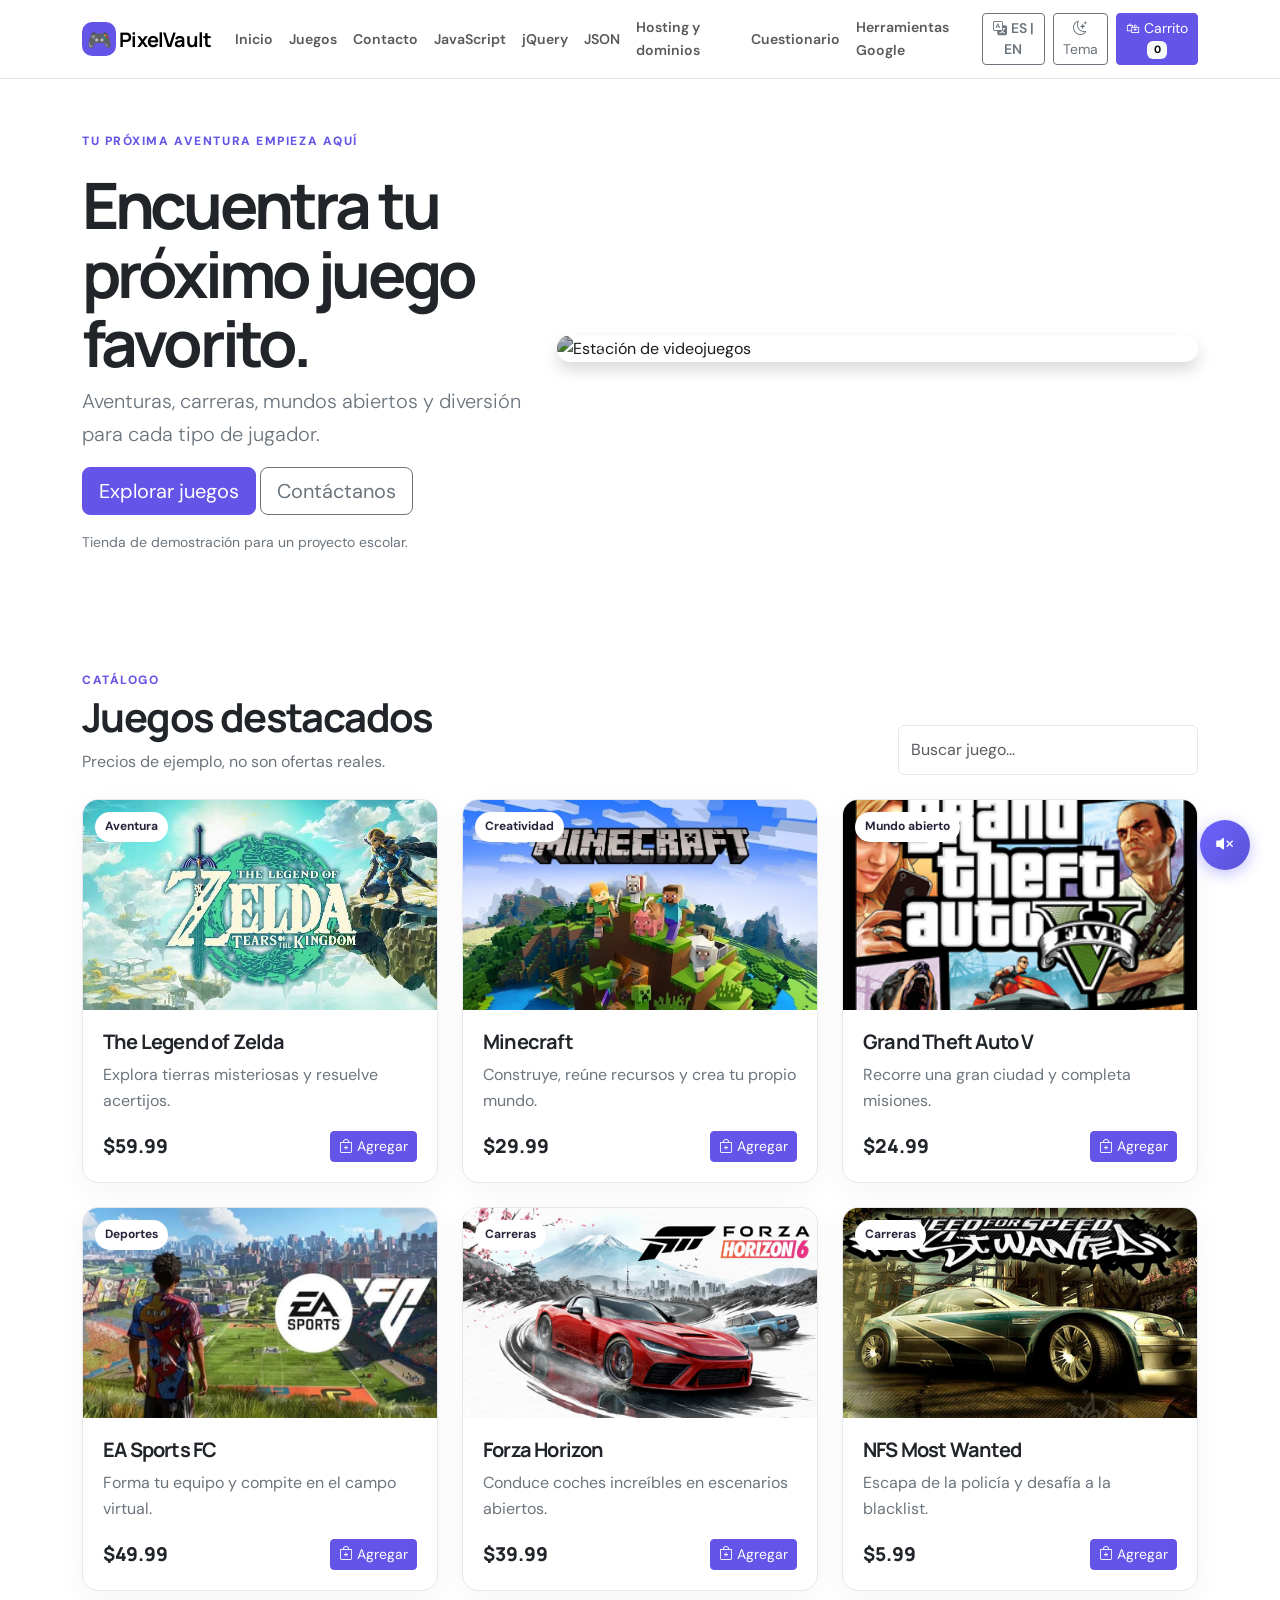
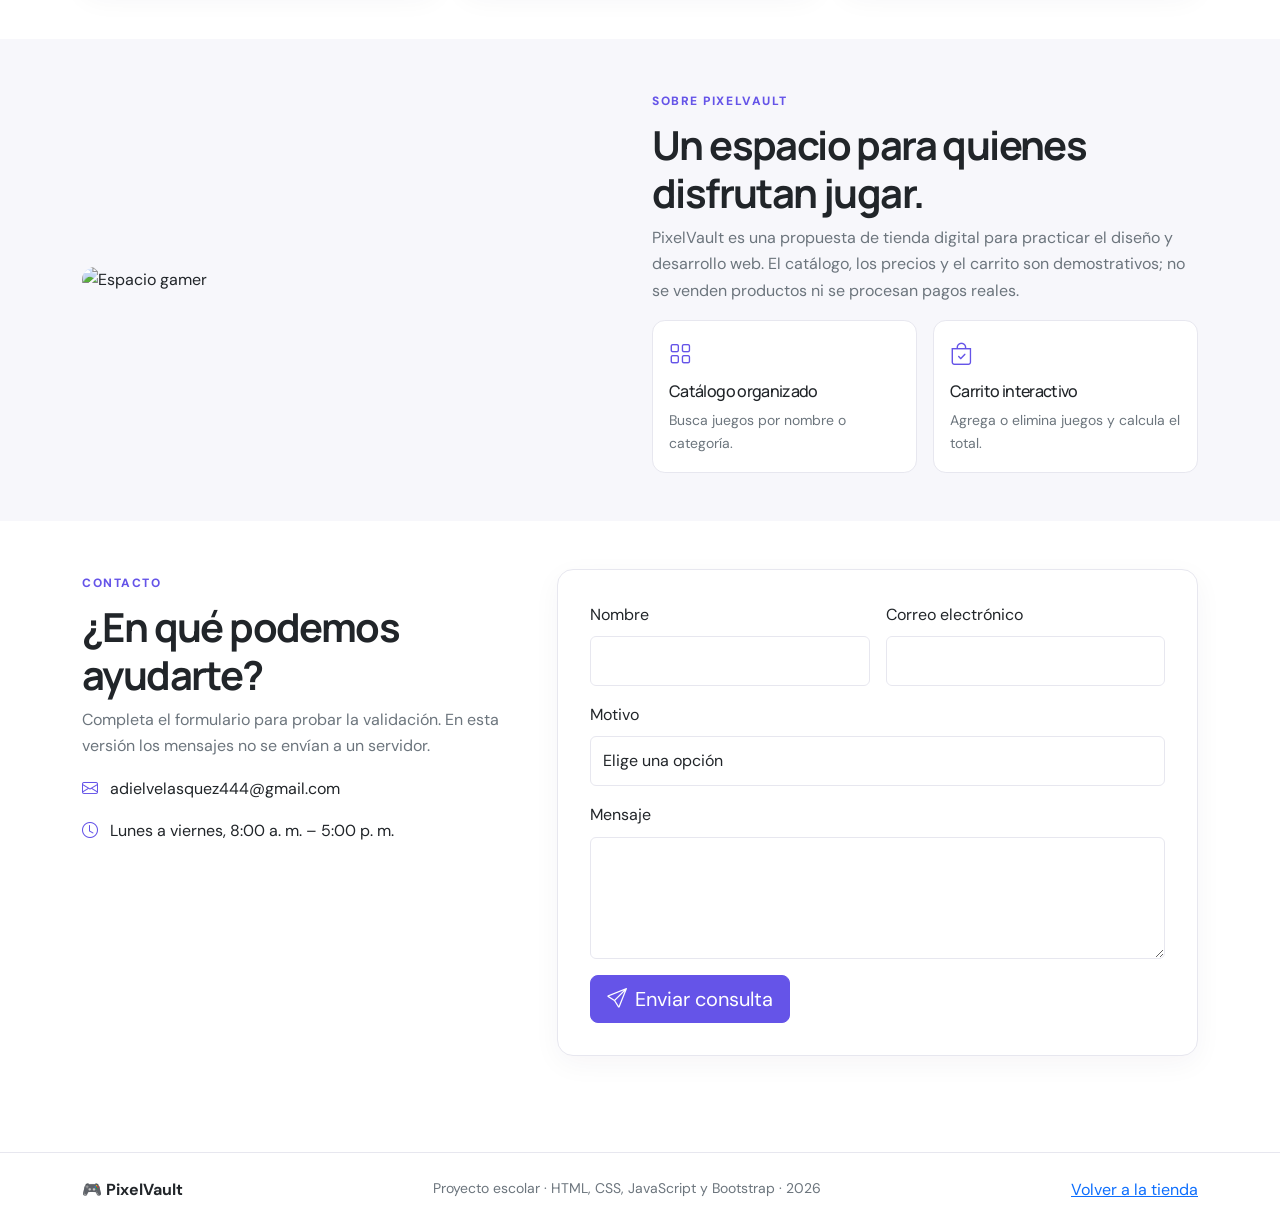
==== commit 423e147f: "Hola 3" ====
--- a/PixelVault/index.html
+++ b/PixelVault/index.html
@@ -11,7 +11,7 @@
 </head>
 <!-- Música de fondo -->
 <audio id="musicaFondo" loop>
-    <source src="" type="audio/mpeg">
+    <source src="audio/Michael Jackson - Beat It (Official Audio).mp3" type="audio/mpeg">
     <!-- Si usas tu propio archivo, cambia la línea de arriba por: -->
     <!-- <source src="audio/musica.mp3" type="audio/mpeg"> -->
 </audio>
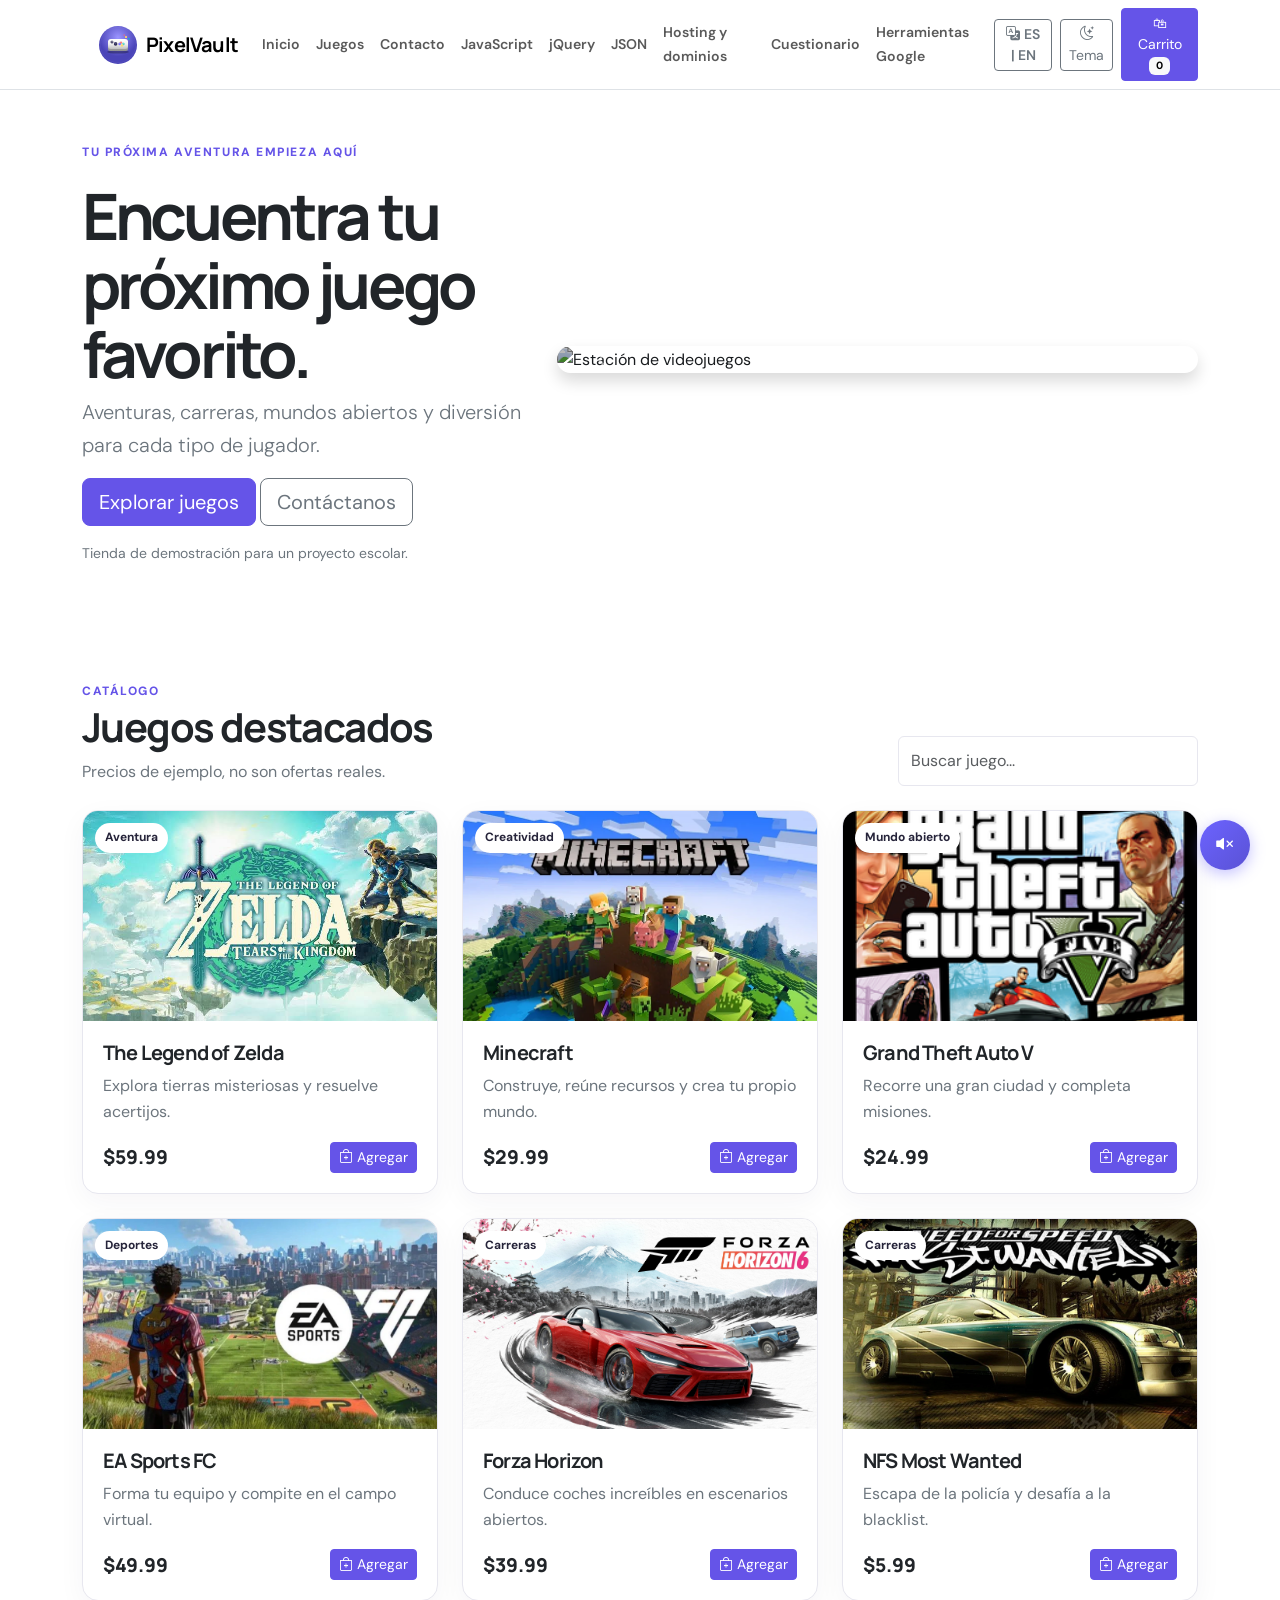
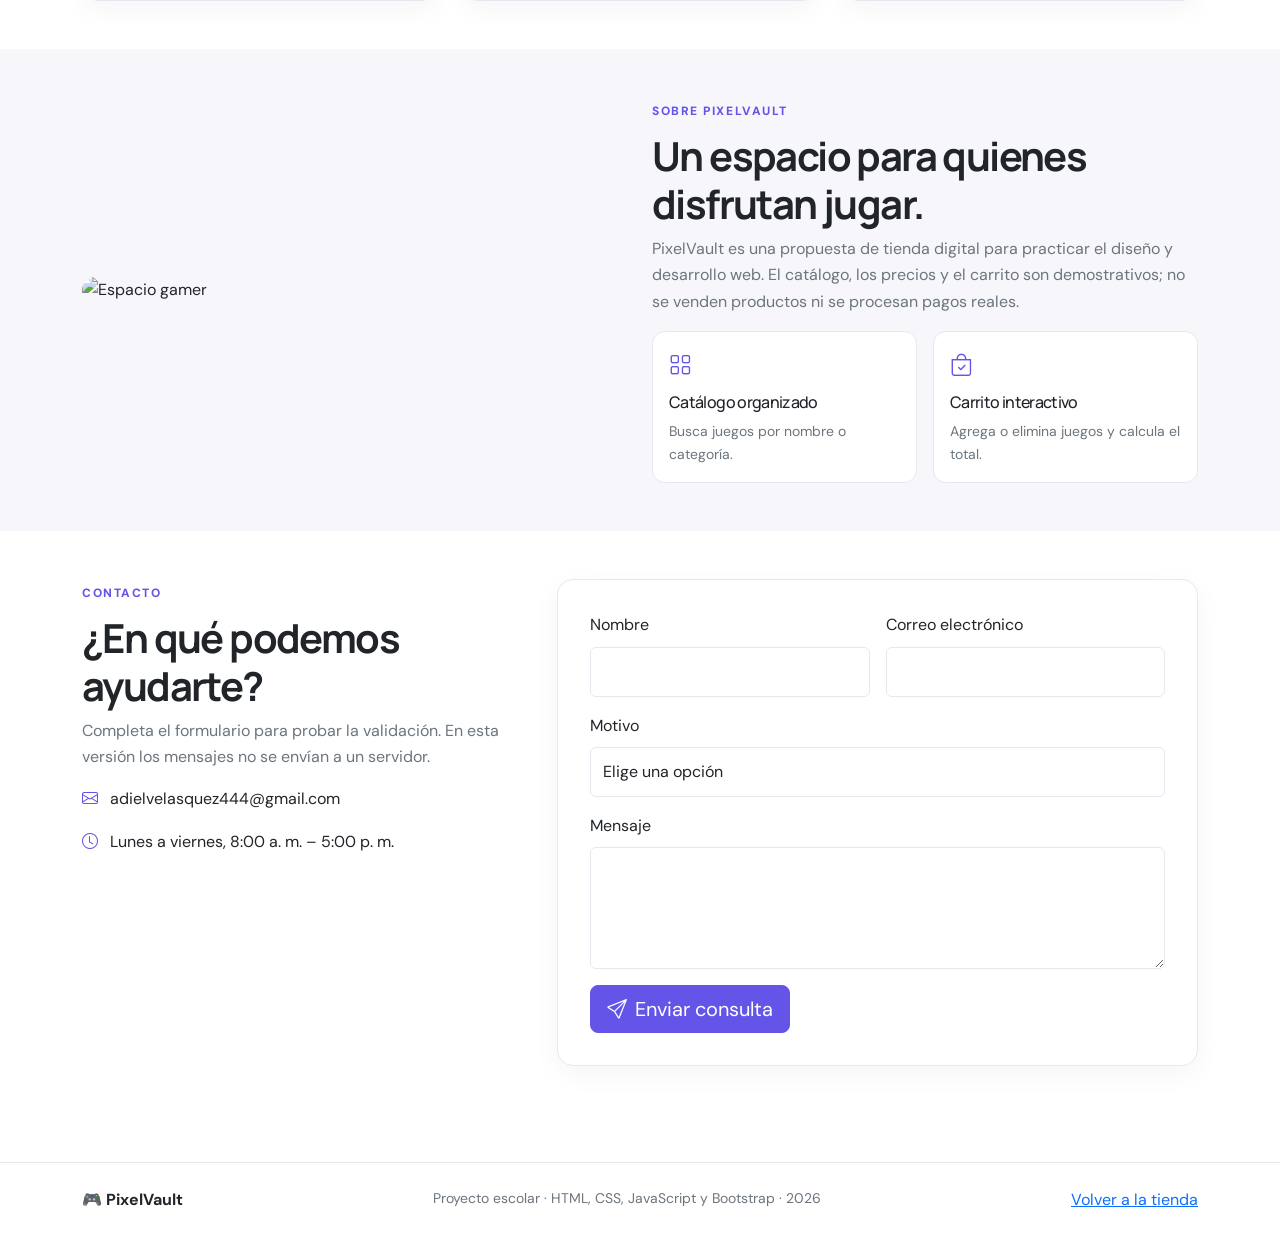
==== commit 661888d1: "Actualizacion" ====
--- a/PixelVault/index.html
+++ b/PixelVault/index.html
@@ -23,7 +23,10 @@
 <body>
     <nav class="navbar navbar-expand-xl sticky-top site-nav border-bottom">
         <div class="container">
-            <a class="navbar-brand fw-bold" href="index.html"><span class="brand-mark">🎮</span> PixelVault</a>
+            <a class="navbar-brand fw-bold" href="index.html"><a class="navbar-brand fw-bold d-flex align-items-center" href="index.html">
+    <img src="img/logo.svg" alt="PixelVault" width="40" height="40" class="me-2">
+    PixelVault
+</a></a>
             <button class="navbar-toggler" type="button" data-bs-toggle="collapse" data-bs-target="#menu" aria-label="Abrir menú"><span class="navbar-toggler-icon"></span></button>
             <div class="collapse navbar-collapse" id="menu">
                 <ul class="navbar-nav ms-auto align-items-xl-center">
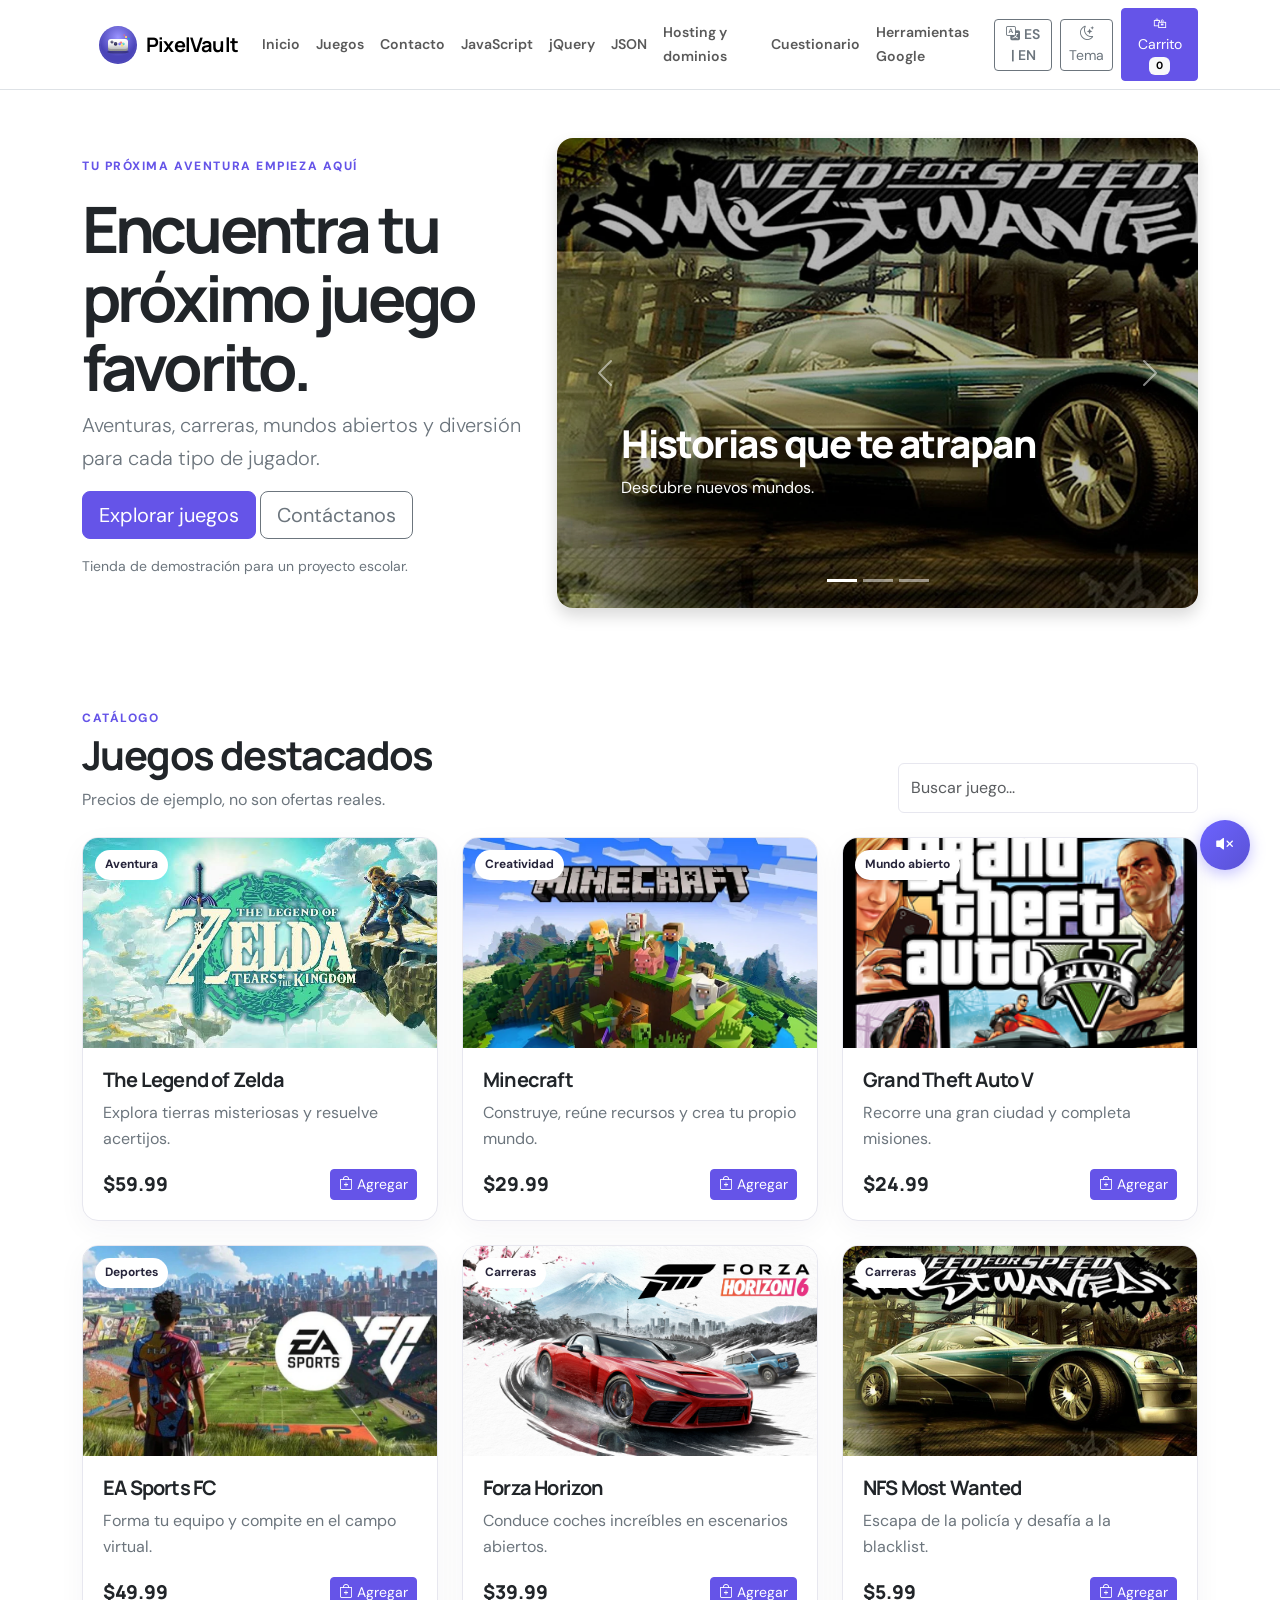
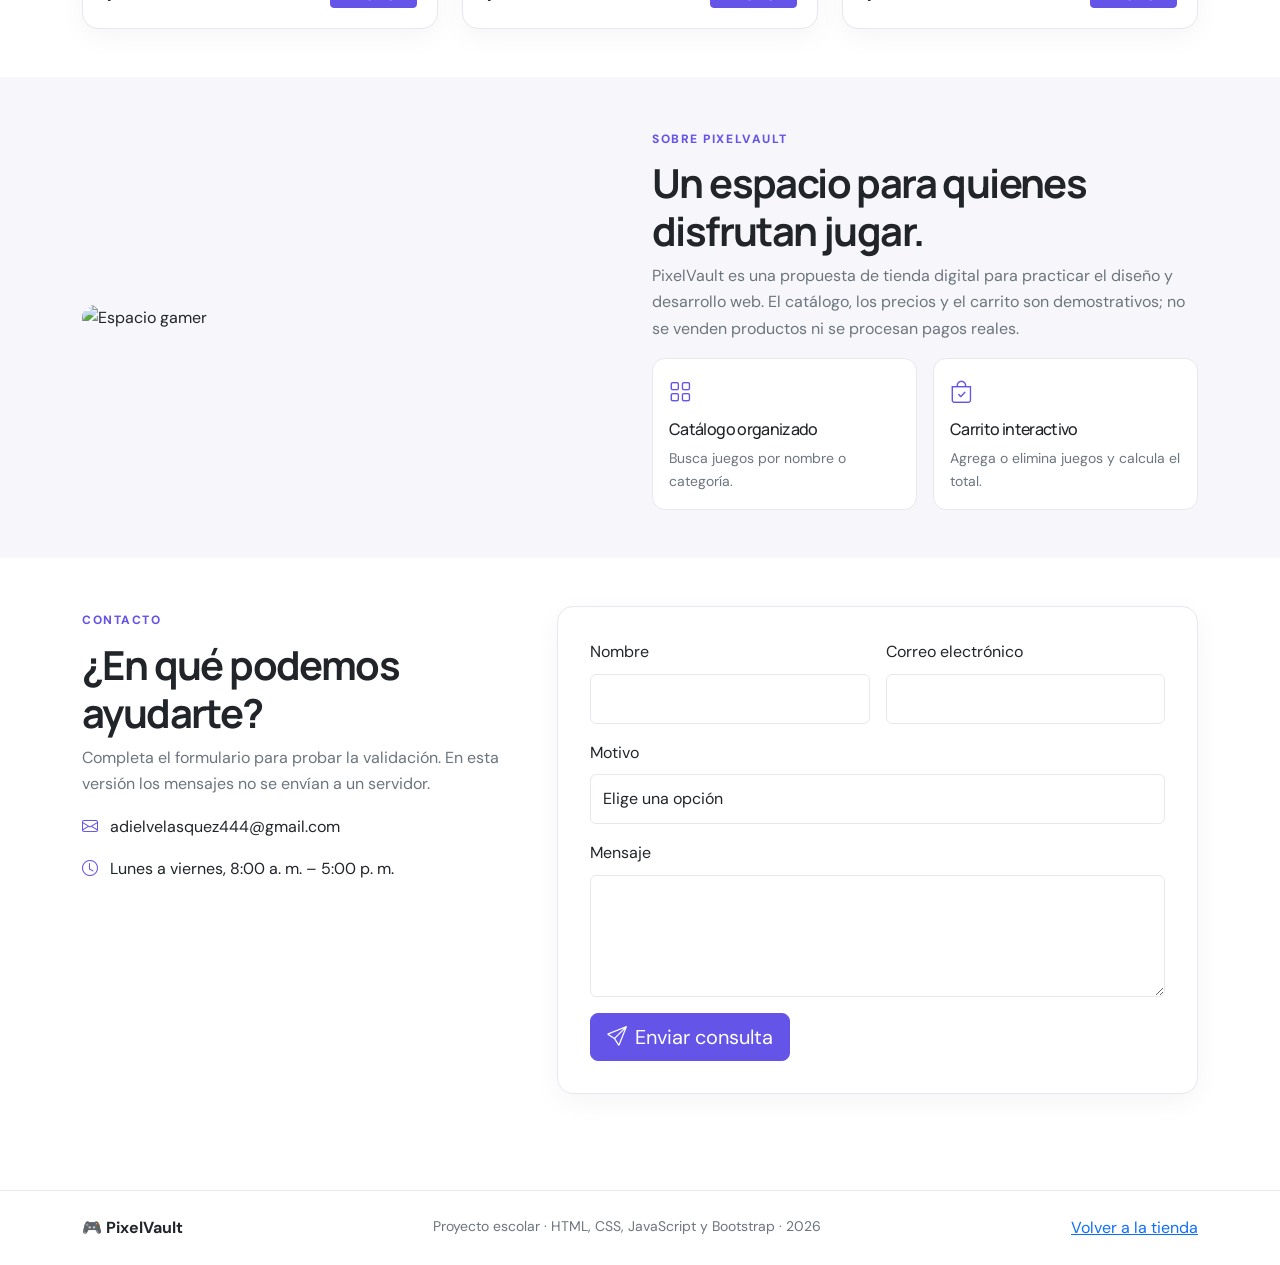
==== commit 0886fb43: "Actualizacion 2" ====
--- a/PixelVault/index.html
+++ b/PixelVault/index.html
@@ -71,21 +71,21 @@
                             </div>
                             <div class="carousel-inner">
                                 <div class="carousel-item active">
-                                    <img src="https://images.unsplash.com/photo-1542751371-adc38448a05e?auto=format&fit=crop&w=1300&q=85" alt="Estación de videojuegos">
+                                    <img src="img/NFS Most Wanted.webp" alt="Estación de videojuegos">
                                     <div class="carousel-caption text-start">
                                         <h2 data-i18n="slide1_title">Historias que te atrapan</h2>
                                         <p data-i18n="slide1_desc">Descubre nuevos mundos.</p>
                                     </div>
                                 </div>
                                 <div class="carousel-item">
-                                    <img src="https://images.unsplash.com/photo-1593305841991-05c297ba4575?auto=format&fit=crop&w=1300&q=85" alt="Consola de videojuegos">
+                                    <img src="img/minecraft.png" alt="Consola de videojuegos">
                                     <div class="carousel-caption text-start">
                                         <h2 data-i18n="slide2_title">Juega a tu manera</h2>
                                         <p data-i18n="slide2_desc">Acción, estrategia y aventuras.</p>
                                     </div>
                                 </div>
                                 <div class="carousel-item">
-                                    <img src="https://images.unsplash.com/photo-1612287230202-1ff1d85d1bdf?auto=format&fit=crop&w=1300&q=85" alt="Equipo gamer">
+                                    <img src="img/Zelda.jpg" alt="Equipo gamer">
                                     <div class="carousel-caption text-start">
                                         <h2 data-i18n="slide3_title">Comparte la diversión</h2>
                                         <p data-i18n="slide3_desc">Tu siguiente partida te espera.</p>
